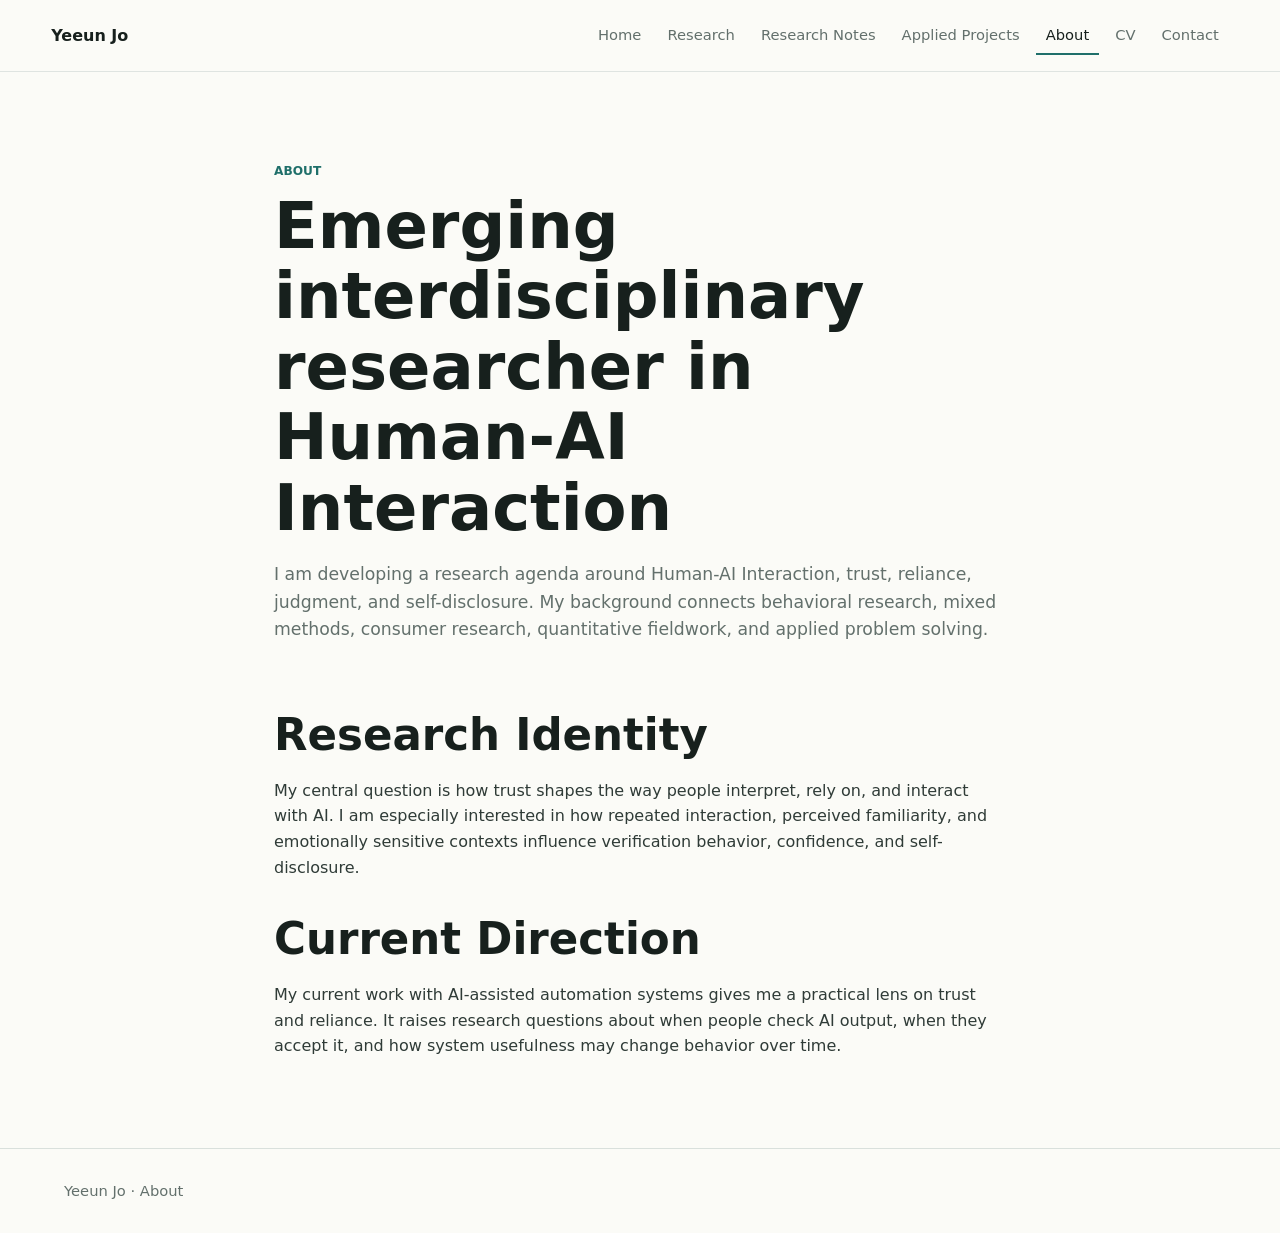
==== about.html @ b29a7286 "Redesign portfolio for HCI/HAI graduate research" ====
<!doctype html>
<html lang="en">
  <head>
    <meta charset="utf-8">
    <meta name="viewport" content="width=device-width, initial-scale=1">
    <title>About | Yeeun Jo</title>
    <link rel="stylesheet" href="styles.css">
  </head>
  <body>
    <header class="site-header">
      <a class="brand" href="index.html">Yeeun Jo</a>
      <nav class="nav" aria-label="Main navigation">
        <a href="index.html">Home</a>
        <a href="research.html">Research</a>
        <a href="research-notes.html">Research Notes</a>
        <a href="applied-projects.html">Applied Projects</a>
        <a class="active" href="about.html">About</a>
        <a href="cv.html">CV</a>
        <a href="contact.html">Contact</a>
      </nav>
    </header>
    <main class="page narrow">
      <section class="page-title">
        <p class="kicker">About</p>
        <h1>Emerging interdisciplinary researcher in Human-AI Interaction</h1>
        <p>I am developing a research agenda around Human-AI Interaction, trust, reliance, judgment, and self-disclosure. My background connects behavioral research, mixed methods, consumer research, quantitative fieldwork, and applied problem solving.</p>
      </section>
      <section class="text-section">
        <h2>Research Identity</h2>
        <p>My central question is how trust shapes the way people interpret, rely on, and interact with AI. I am especially interested in how repeated interaction, perceived familiarity, and emotionally sensitive contexts influence verification behavior, confidence, and self-disclosure.</p>
        <h2>Current Direction</h2>
        <p>My current work with AI-assisted automation systems gives me a practical lens on trust and reliance. It raises research questions about when people check AI output, when they accept it, and how system usefulness may change behavior over time.</p>
      </section>
    </main>
    <footer class="footer"><p>Yeeun Jo · About</p></footer>
  </body>
</html>
---- styles.css ----
:root {
  --ink: #17201d;
  --text: #2f3b37;
  --muted-text: #63706c;
  --line: #d9e0dc;
  --paper: #fbfbf7;
  --soft: #eef3f0;
  --teal: #1f6f6a;
  --coral: #b75f4b;
  --gold: #a57a2b;
  --graphite: #25302d;
  --white: #ffffff;
  --shadow: 0 18px 45px rgba(31, 48, 43, 0.12);
}

* {
  box-sizing: border-box;
}

html {
  scroll-behavior: smooth;
}

body {
  margin: 0;
  background: var(--paper);
  color: var(--text);
  font-family: Inter, ui-sans-serif, system-ui, -apple-system, BlinkMacSystemFont, "Segoe UI", sans-serif;
  line-height: 1.6;
}

a {
  color: inherit;
}

.site-header {
  position: sticky;
  top: 0;
  z-index: 10;
  display: flex;
  align-items: center;
  justify-content: space-between;
  gap: 24px;
  min-height: 72px;
  padding: 14px clamp(20px, 4vw, 56px);
  border-bottom: 1px solid rgba(217, 224, 220, 0.82);
  background: rgba(251, 251, 247, 0.94);
  backdrop-filter: blur(18px);
}

.brand {
  flex: 0 0 auto;
  color: var(--ink);
  font-weight: 760;
  text-decoration: none;
}

.nav {
  display: flex;
  align-items: center;
  justify-content: flex-end;
  gap: 6px;
  flex-wrap: wrap;
}

.nav a {
  min-height: 36px;
  padding: 7px 10px;
  border-bottom: 2px solid transparent;
  color: var(--muted-text);
  font-size: 0.92rem;
  text-decoration: none;
  white-space: nowrap;
}

.nav a:hover,
.nav a.active {
  border-bottom-color: var(--teal);
  color: var(--ink);
}

.hero {
  position: relative;
  min-height: min(760px, calc(100vh - 72px));
  display: grid;
  align-items: center;
  overflow: hidden;
  border-bottom: 1px solid var(--line);
}

.hero-image,
.hero-overlay {
  position: absolute;
  inset: 0;
  width: 100%;
  height: 100%;
}

.hero-image {
  object-fit: cover;
  object-position: center;
}

.hero-overlay {
  background:
    linear-gradient(90deg, rgba(251, 251, 247, 0.96) 0%, rgba(251, 251, 247, 0.82) 42%, rgba(251, 251, 247, 0.28) 100%),
    linear-gradient(180deg, rgba(251, 251, 247, 0.06), rgba(251, 251, 247, 0.75));
}

.hero-content {
  position: relative;
  width: min(780px, calc(100% - 40px));
  margin-left: clamp(20px, 6vw, 84px);
  padding: 72px 0 110px;
}

.kicker {
  margin: 0 0 10px;
  color: var(--teal);
  font-size: 0.76rem;
  font-weight: 760;
  letter-spacing: 0;
  text-transform: uppercase;
}

h1,
h2,
h3 {
  margin: 0;
  color: var(--ink);
  line-height: 1.1;
  letter-spacing: 0;
}

h1 {
  font-size: clamp(3rem, 9vw, 6.8rem);
}

h2 {
  font-size: clamp(1.7rem, 3.4vw, 3rem);
}

h3 {
  font-size: 1.06rem;
}

p {
  margin: 0;
}

.identity {
  margin-top: 14px;
  color: var(--coral);
  font-size: clamp(1.15rem, 2vw, 1.55rem);
  font-weight: 700;
}

.question {
  max-width: 720px;
  margin-top: 28px;
  color: var(--graphite);
  font-size: clamp(1.28rem, 2.2vw, 2rem);
  font-weight: 680;
  line-height: 1.25;
}

.intro {
  max-width: 650px;
  margin-top: 22px;
  color: var(--text);
  font-size: 1.06rem;
}

.section,
.page {
  padding: clamp(54px, 7vw, 92px) clamp(20px, 5vw, 72px);
}

.section {
  max-width: 1280px;
  margin: 0 auto;
}

.muted {
  max-width: none;
  background: var(--soft);
}

.muted > * {
  max-width: 1180px;
  margin-left: auto;
  margin-right: auto;
}

.section-heading {
  display: grid;
  gap: 8px;
  max-width: 820px;
  margin-bottom: 28px;
}

.interest-grid,
.project-grid,
.note-grid {
  display: grid;
  grid-template-columns: repeat(4, minmax(0, 1fr));
  gap: 16px;
}

.project-grid,
.note-grid {
  grid-template-columns: repeat(3, minmax(0, 1fr));
}

.card,
.project-card,
.note-card {
  display: block;
  min-height: 190px;
  padding: 22px;
  border: 1px solid var(--line);
  border-radius: 8px;
  background: var(--white);
  box-shadow: 0 1px 0 rgba(23, 32, 29, 0.03);
  text-decoration: none;
}

.card p,
.project-card p,
.note-card p {
  margin-top: 12px;
  color: var(--muted-text);
}

.project-card:hover,
.note-card:hover {
  border-color: rgba(31, 111, 106, 0.42);
  box-shadow: var(--shadow);
}

.project-type {
  display: block;
  margin-bottom: 14px;
  color: var(--gold);
  font-size: 0.78rem;
  font-weight: 750;
  text-transform: uppercase;
}

.flow-strip,
.concept-line {
  display: flex;
  align-items: center;
  gap: 12px;
  flex-wrap: wrap;
  margin-top: 22px;
  color: var(--ink);
  font-weight: 740;
}

.flow-strip span,
.concept-line {
  border: 1px solid rgba(31, 111, 106, 0.24);
  border-radius: 999px;
  background: rgba(31, 111, 106, 0.08);
  padding: 9px 14px;
}

.timeline {
  display: grid;
  grid-template-columns: repeat(5, minmax(0, 1fr));
  gap: 14px;
  padding: 0;
  list-style: none;
}

.timeline li {
  position: relative;
  min-height: 142px;
  padding: 20px;
  border-left: 4px solid var(--teal);
  background: var(--white);
}

.timeline li + li::before {
  content: "→";
  position: absolute;
  left: -22px;
  top: 50%;
  color: var(--coral);
  font-weight: 800;
}

.timeline strong,
.timeline span {
  display: block;
}

.timeline span {
  margin-top: 8px;
  color: var(--muted-text);
}

.split {
  display: grid;
  grid-template-columns: minmax(240px, 0.8fr) minmax(280px, 1fr);
  gap: clamp(28px, 5vw, 72px);
  align-items: start;
}

.page {
  max-width: 1220px;
  margin: 0 auto;
}

.page.narrow {
  max-width: 860px;
}

.page-title {
  max-width: 900px;
  margin-bottom: 42px;
}

.page-title h1 {
  font-size: clamp(2.4rem, 5vw, 4.8rem);
}

.page-title p:last-child {
  max-width: 760px;
  margin-top: 18px;
  color: var(--muted-text);
  font-size: 1.08rem;
}

.research-case,
.note-detail {
  padding: clamp(28px, 5vw, 48px) 0;
  border-top: 1px solid var(--line);
}

.case-heading,
.note-heading {
  max-width: 860px;
  margin-bottom: 24px;
}

.case-summary {
  margin-top: 14px;
  color: var(--muted-text);
}

.stats-row {
  display: grid;
  grid-template-columns: repeat(4, minmax(0, 1fr));
  gap: 12px;
  margin-bottom: 24px;
}

.stats-row span {
  padding: 16px;
  border: 1px solid var(--line);
  border-radius: 8px;
  background: var(--white);
  color: var(--muted-text);
}

.stats-row strong {
  display: block;
  color: var(--teal);
  font-size: 1.8rem;
  line-height: 1;
}

.case-grid {
  display: grid;
  grid-template-columns: repeat(2, minmax(0, 1fr));
  gap: 1px;
  background: var(--line);
  border: 1px solid var(--line);
}

.case-grid section {
  min-height: 170px;
  padding: 22px;
  background: var(--paper);
}

.case-grid p {
  margin-top: 10px;
  color: var(--muted-text);
}

.notes-list {
  display: grid;
  gap: 24px;
}

.note-template {
  display: grid;
  grid-template-columns: minmax(180px, 0.34fr) minmax(0, 1fr);
  border-top: 1px solid var(--line);
}

.note-template dt,
.note-template dd {
  margin: 0;
  padding: 15px 0;
  border-bottom: 1px solid var(--line);
}

.note-template dt {
  color: var(--ink);
  font-weight: 760;
}

.note-template dd {
  color: var(--muted-text);
}

.text-section,
.cv-list,
.contact-panel {
  display: grid;
  gap: 18px;
  padding-top: 8px;
}

.text-section h2,
.cv-list h2 {
  margin-top: 18px;
}

.contact-panel {
  padding: 28px;
  border: 1px solid var(--line);
  border-radius: 8px;
  background: var(--white);
}

.contact-panel a {
  color: var(--teal);
  font-weight: 700;
}

.footer {
  padding: 30px clamp(20px, 5vw, 72px);
  border-top: 1px solid var(--line);
  color: var(--muted-text);
  font-size: 0.92rem;
}

@media (max-width: 980px) {
  .site-header {
    align-items: flex-start;
    flex-direction: column;
  }

  .nav {
    justify-content: flex-start;
  }

  .interest-grid,
  .project-grid,
  .note-grid,
  .timeline,
  .stats-row {
    grid-template-columns: repeat(2, minmax(0, 1fr));
  }

  .split,
  .case-grid {
    grid-template-columns: 1fr;
  }

  .timeline li + li::before {
    display: none;
  }
}

@media (max-width: 640px) {
  .hero {
    min-height: auto;
  }

  .hero-overlay {
    background: rgba(251, 251, 247, 0.9);
  }

  .hero-content {
    width: calc(100% - 32px);
    margin-left: 16px;
    padding: 56px 0 74px;
  }

  .nav a {
    padding-left: 0;
    padding-right: 8px;
    font-size: 0.86rem;
  }

  .interest-grid,
  .project-grid,
  .note-grid,
  .timeline,
  .stats-row,
  .note-template {
    grid-template-columns: 1fr;
  }

  .card,
  .project-card,
  .note-card {
    min-height: 0;
  }
}
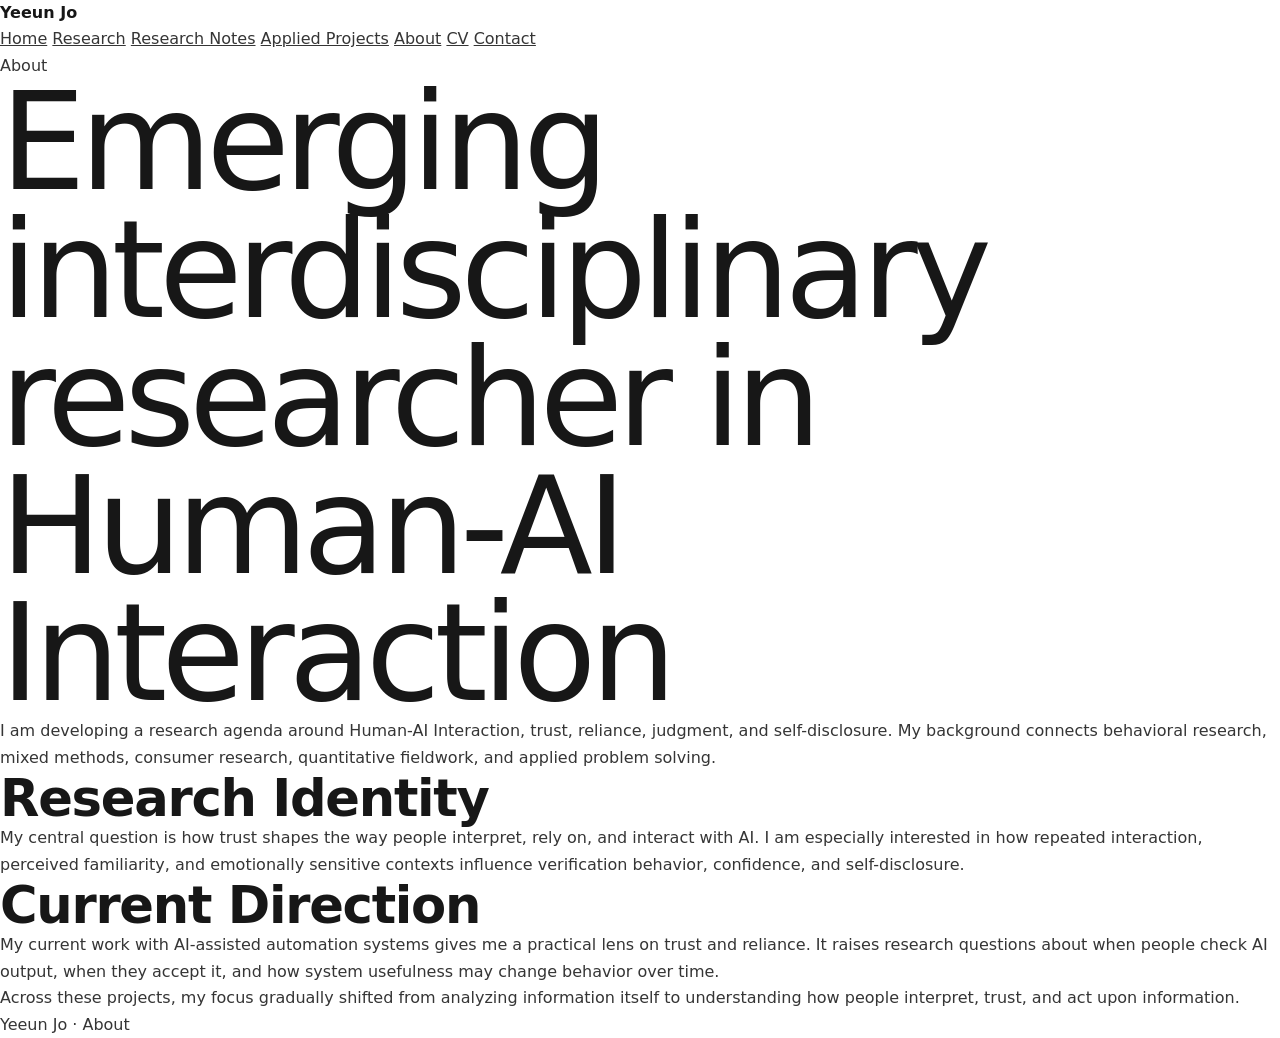
==== commit 274ad47f: "2312312321312312321313131" ====
--- a/about.html
+++ b/about.html
@@ -30,6 +30,7 @@
         <p>My central question is how trust shapes the way people interpret, rely on, and interact with AI. I am especially interested in how repeated interaction, perceived familiarity, and emotionally sensitive contexts influence verification behavior, confidence, and self-disclosure.</p>
         <h2>Current Direction</h2>
         <p>My current work with AI-assisted automation systems gives me a practical lens on trust and reliance. It raises research questions about when people check AI output, when they accept it, and how system usefulness may change behavior over time.</p>
+        <p>Across these projects, my focus gradually shifted from analyzing information itself to understanding how people interpret, trust, and act upon information.</p>
       </section>
     </main>
     <footer class="footer"><p>Yeeun Jo · About</p></footer>
--- a/styles.css
+++ b/styles.css
@@ -1,16 +1,14 @@
 :root {
-  --ink: #17201d;
-  --text: #2f3b37;
-  --muted-text: #63706c;
-  --line: #d9e0dc;
-  --paper: #fbfbf7;
-  --soft: #eef3f0;
-  --teal: #1f6f6a;
-  --coral: #b75f4b;
-  --gold: #a57a2b;
-  --graphite: #25302d;
-  --white: #ffffff;
-  --shadow: 0 18px 45px rgba(31, 48, 43, 0.12);
+  --bg: #ffffff;
+  --paper: #ffffff;
+  --ink: #171717;
+  --text: #353535;
+  --muted: #747474;
+  --faint: #a7a7a7;
+  --line: #e7e4de;
+  --soft: #f4f3f0;
+  --accent: #59544d;
+  --max: 1120px;
 }
 
 * {
@@ -18,499 +16,6939 @@
 }
 
 html {
-  scroll-behavior: smooth;
+  scroll-behavior: auto;
 }
 
 body {
   margin: 0;
-  background: var(--paper);
+  background: var(--bg);
   color: var(--text);
   font-family: Inter, ui-sans-serif, system-ui, -apple-system, BlinkMacSystemFont, "Segoe UI", sans-serif;
-  line-height: 1.6;
+  line-height: 1.65;
 }
 
 a {
   color: inherit;
 }
 
-.site-header {
+.icon-sprite {
+  display: none;
+}
+
+.icon {
+  width: 1.25rem;
+  height: 1.25rem;
+  flex: 0 0 auto;
+  fill: none;
+  stroke: currentColor;
+  stroke-width: 1.8;
+  stroke-linecap: round;
+  stroke-linejoin: round;
+}
+
+.icon.small {
+  width: 1.05rem;
+  height: 1.05rem;
+}
+
+.process-icon {
+  width: 1.4rem;
+  height: 1.4rem;
+  margin-bottom: 10px;
+}
+
+.icon-box {
+  display: inline-grid;
+  place-items: center;
+  border: 1px solid var(--line);
+  background: var(--paper);
+  color: var(--ink);
+}
+
+.icon-box.major {
+  width: 58px;
+  height: 58px;
+  margin-bottom: 20px;
+  border-radius: 14px;
+  border-color: var(--accent);
+  background: var(--accent);
+  color: var(--paper);
+}
+
+.icon-box.major .icon {
+  width: 1.7rem;
+  height: 1.7rem;
+}
+
+.icon-box.small-box {
+  width: 40px;
+  height: 40px;
+  border-radius: 10px;
+  background: var(--soft);
+  color: var(--ink);
+}
+
+.icon-box.small-box.accent {
+  border-color: var(--accent);
+  background: var(--accent);
+  color: var(--paper);
+}
+
+.site-nav {
   position: sticky;
   top: 0;
   z-index: 10;
+  display: grid;
+  grid-template-columns: auto 1fr auto;
+  align-items: center;
+  gap: 24px;
+  padding: 14px clamp(18px, 4vw, 48px);
+  border-bottom: 1px solid var(--line);
+  background: rgba(255, 255, 255, 0.94);
+  backdrop-filter: blur(14px);
+}
+
+.brand {
+  color: var(--ink);
+  font-weight: 720;
+  text-decoration: none;
+}
+
+.site-nav nav {
+  display: flex;
+  justify-content: flex-end;
+  gap: clamp(14px, 2vw, 26px);
+  flex-wrap: wrap;
+}
+
+.site-nav nav a {
+  color: var(--muted);
+  font-size: 0.76rem;
+  font-weight: 600;
+  letter-spacing: 0.08em;
+  text-transform: uppercase;
+  text-decoration: none;
+}
+
+.site-nav nav a:hover,
+.site-nav nav a.active {
+  color: var(--ink);
+}
+
+.language-toggle {
+  display: flex;
+  gap: 2px;
+  border-left: 1px solid var(--line);
+  padding-left: 10px;
+}
+
+.language-toggle button {
+  min-width: 34px;
+  min-height: 28px;
+  border: 0;
+  background: transparent;
+  color: var(--faint);
+  font: inherit;
+  font-size: 0.8rem;
+  font-weight: 760;
+  cursor: pointer;
+}
+
+.language-toggle button.active {
+  background: var(--soft);
+  color: var(--ink);
+}
+
+.hero,
+.current-question,
+.section,
+.project {
+  width: min(var(--max), calc(100% - 40px));
+  margin: 0 auto;
+}
+
+.hero {
+  display: grid;
+  grid-template-columns: minmax(0, 1fr) minmax(300px, 0.56fr);
+  gap: clamp(42px, 8vw, 110px);
+  align-items: end;
+  padding: clamp(86px, 13vw, 160px) 0 clamp(70px, 10vw, 120px);
+}
+
+.section-label {
+  display: inline-flex;
+  align-items: center;
+  gap: 8px;
+  margin: 0 0 12px;
+  color: var(--muted);
+  font-size: 0.76rem;
+  font-weight: 760;
+  letter-spacing: 0.08em;
+  text-transform: uppercase;
+}
+
+h1,
+h2,
+h3,
+p {
+  margin: 0;
+}
+
+h1 {
+  color: var(--ink);
+  font-family: Georgia, "Times New Roman", serif;
+  font-size: clamp(4.4rem, 12vw, 8.5rem);
+  font-weight: 400;
+  letter-spacing: -0.045em;
+  line-height: 0.94;
+}
+
+h2 {
+  color: var(--ink);
+  font-size: clamp(1.9rem, 4vw, 3.6rem);
+  font-weight: 560;
+  letter-spacing: -0.025em;
+  line-height: 1.06;
+}
+
+h3 {
+  color: var(--ink);
+  font-size: clamp(1.05rem, 1.5vw, 1.28rem);
+  font-weight: 650;
+  line-height: 1.25;
+}
+
+.hero-line {
+  max-width: 13ch;
+  margin-top: 24px;
+  color: var(--ink);
+  font-size: clamp(1.65rem, 3.5vw, 3.15rem);
+  line-height: 1.08;
+  letter-spacing: -0.02em;
+}
+
+.hero-support {
+  display: grid;
+  gap: 18px;
+  color: var(--muted);
+  font-size: 1rem;
+}
+
+.text-link {
+  justify-self: start;
+  margin-top: 12px;
+  color: var(--ink);
+  font-weight: 700;
+  text-decoration: none;
+}
+
+.current-question {
+  display: grid;
+  grid-template-columns: 260px 1fr;
+  gap: 36px;
+  padding: 34px 0;
+  border-top: 1px solid var(--ink);
+  border-bottom: 1px solid var(--line);
+}
+
+.current-question h2 {
+  max-width: 820px;
+  font-size: clamp(1.7rem, 3.2vw, 2.8rem);
+}
+
+.chain {
+  margin-top: 22px;
+  color: var(--muted);
+  font-weight: 680;
+}
+
+.section {
+  padding: clamp(72px, 10vw, 118px) 0;
+}
+
+.section-heading {
+  display: grid;
+  gap: 16px;
+  max-width: 820px;
+  margin-bottom: 34px;
+}
+
+.section-heading p:not(.section-label) {
+  color: var(--muted);
+  max-width: 680px;
+}
+
+.journey-list {
+  display: grid;
+  border-top: 1px solid var(--ink);
+}
+
+.journey-list a {
+  display: grid;
+  grid-template-columns: 48px 60px 110px 1fr;
+  gap: 18px;
+  align-items: center;
+  min-height: 86px;
+  border-bottom: 1px solid var(--line);
+  text-decoration: none;
+}
+
+.journey-list span {
+  font-size: 1.25rem;
+}
+
+.journey-list .icon-box {
+  font-size: 1rem;
+}
+
+.journey-list strong,
+.journey-list em {
+  color: var(--muted);
+  font-style: normal;
+  font-size: 0.86rem;
+  font-weight: 680;
+  text-transform: uppercase;
+}
+
+.journey-list b {
+  color: var(--ink);
+  font-size: clamp(1.05rem, 1.8vw, 1.35rem);
+  font-weight: 620;
+}
+
+.project {
+  display: grid;
+  grid-template-columns: minmax(240px, 0.36fr) minmax(0, 1fr);
+  gap: clamp(38px, 7vw, 92px);
+  padding: clamp(70px, 10vw, 112px) 0;
+  border-top: 1px solid var(--line);
+}
+
+.project-meta {
+  position: sticky;
+  top: 86px;
+  align-self: start;
+}
+
+.project-meta h2 {
+  margin-bottom: 16px;
+  font-size: clamp(1.7rem, 3.4vw, 3rem);
+}
+
+.project-meta p:not(.section-label) {
+  color: var(--muted);
+}
+
+.project-body {
+  display: grid;
+  gap: 24px;
+}
+
+.project-body > p {
+  max-width: 760px;
+  color: var(--text);
+}
+
+.question-block {
+  padding: 24px 0;
+  border-top: 1px solid var(--ink);
+  border-bottom: 1px solid var(--line);
+}
+
+.question-block span {
+  display: inline-flex;
+  align-items: center;
+  gap: 8px;
+  margin-bottom: 12px;
+  color: var(--muted);
+  font-size: 0.78rem;
+  font-weight: 760;
+  letter-spacing: 0.08em;
+  text-transform: uppercase;
+}
+
+.question-block.large h3 {
+  font-size: clamp(1.35rem, 2.4vw, 2.2rem);
+}
+
+.process-row,
+.pathway,
+.vertical-process,
+.concept-chain,
+.applied-flow {
+  display: grid;
+  gap: 0;
+  border-top: 1px solid var(--ink);
+  border-bottom: 1px solid var(--line);
+}
+
+.process-row,
+.pathway {
+  grid-template-columns: repeat(5, minmax(0, 1fr));
+}
+
+.pathway {
+  grid-template-columns: repeat(4, minmax(0, 1fr));
+}
+
+.process-row span,
+.pathway span,
+.concept-chain span,
+.applied-flow span {
+  position: relative;
+  min-height: 82px;
+  display: flex;
+  gap: 10px;
+  align-items: center;
+  padding: 14px;
+  border-right: 1px solid var(--line);
+  color: var(--ink);
+  font-weight: 650;
+}
+
+.process-row span {
+  align-items: flex-start;
+  flex-direction: column;
+  justify-content: center;
+}
+
+.process-row em,
+.feature-strip em,
+.vertical-process em {
+  font-style: normal;
+}
+
+.process-row span:last-child,
+.pathway span:last-child,
+.concept-chain span:last-child,
+.applied-flow span:last-child {
+  border-right: 0;
+}
+
+.pathway span:last-child {
+  background: var(--soft);
+}
+
+.feature-strip,
+.method-tags,
+.interest-list {
+  display: flex;
+  flex-wrap: wrap;
+  gap: 8px;
+}
+
+.feature-strip span,
+.method-tags span,
+.interest-list span {
+  display: inline-flex;
+  align-items: center;
+  gap: 8px;
+  padding: 8px 10px;
+  border: 1px solid var(--line);
+  background: var(--paper);
+  color: var(--muted);
+  font-size: 0.9rem;
+}
+
+.insight {
+  display: grid;
+  gap: 10px;
+  padding: 22px 0 0;
+  border-top: 1px solid var(--line);
+}
+
+.insight p:not(.section-label) {
+  color: var(--ink);
+  font-size: 1.05rem;
+  line-height: 1.55;
+}
+
+.connection {
+  color: var(--muted) !important;
+}
+
+.dhu-case {
+  width: min(var(--max), calc(100% - 40px));
+  margin: 0 auto;
+  display: grid;
+  grid-template-columns: minmax(0, 0.78fr) minmax(180px, 0.22fr);
+  gap: clamp(34px, 5vw, 68px);
+  padding: clamp(64px, 8vw, 92px) 0;
+  border-top: 1px solid var(--line);
+}
+
+.dhu-main {
+  display: grid;
+  gap: 28px;
+}
+
+.dhu-page {
+  scroll-margin-top: 86px;
+  display: grid;
+  gap: 18px;
+  padding: clamp(26px, 4vw, 42px);
+  border: 1px solid var(--line);
+  border-radius: 10px;
+  background: var(--paper);
+}
+
+.dhu-page h2 {
+  max-width: 760px;
+  font-size: clamp(2rem, 3vw, 2.35rem);
+  line-height: 1.12;
+}
+
+.dhu-page h3 {
+  font-size: clamp(1.15rem, 1.8vw, 1.45rem);
+}
+
+.dhu-page p {
+  max-width: 760px;
+  font-size: 0.98rem;
+  line-height: 1.68;
+}
+
+.dhu-page-head {
+  display: grid;
+  gap: 8px;
+}
+
+.dhu-meta,
+.dhu-caption,
+.dhu-note,
+.dhu-box small {
+  color: var(--muted);
+  font-size: 0.82rem;
+  line-height: 1.55;
+}
+
+.dhu-focus,
+.dhu-insight-box,
+.dhu-observation {
+  padding: 18px;
+  border: 1px solid var(--line);
+  border-radius: 8px;
+  background: var(--soft);
+}
+
+.dhu-focus span,
+.dhu-box-kicker,
+.dhu-box span,
+.dhu-insight-box span,
+.dhu-observation span,
+.dhu-evidence span,
+.dhu-response-flow strong {
+  color: var(--muted);
+  font-size: 0.76rem;
+  font-weight: 760;
+  letter-spacing: 0.08em;
+  text-transform: uppercase;
+}
+
+.dhu-focus p,
+.dhu-insight-box p,
+.dhu-observation p {
+  margin-top: 6px;
+  color: var(--ink);
+}
+
+.dhu-topic-grid {
+  display: grid;
+  grid-template-columns: repeat(5, minmax(0, 1fr));
+  gap: 8px;
+}
+
+.dhu-topic-grid span,
+.dhu-evidence div {
+  display: grid;
+  gap: 10px;
+  align-content: start;
+  min-height: 86px;
+  padding: 14px;
+  border: 1px solid var(--line);
+  border-radius: 8px;
+  background: var(--paper);
+  color: var(--ink);
+  font-size: 0.86rem;
+  font-weight: 650;
+}
+
+.dhu-feature {
+  background: var(--soft);
+}
+
+.dhu-question,
+.dhu-research-question {
+  color: var(--ink);
+  font-weight: 620;
+}
+
+.dhu-research-question {
+  display: flex;
+  align-items: flex-start;
+  gap: 10px;
+  padding: 18px 0;
+  border-top: 1px solid var(--ink);
+  border-bottom: 1px solid var(--line);
+}
+
+.dhu-research-question p {
+  font-size: clamp(1.05rem, 1.7vw, 1.28rem);
+  line-height: 1.55;
+}
+
+.dhu-two-up,
+.dhu-comparison,
+.dhu-evidence {
+  display: grid;
+  grid-template-columns: repeat(2, minmax(0, 1fr));
+  gap: 12px;
+}
+
+.dhu-box {
+  display: grid;
+  gap: 12px;
+  padding: 18px;
+  border: 1px solid var(--line);
+  border-radius: 8px;
+  background: var(--paper);
+}
+
+.dhu-box h3,
+.dhu-box ul {
+  margin: 0;
+}
+
+.dhu-box h3 {
   display: flex;
   align-items: center;
-  justify-content: space-between;
-  gap: 24px;
-  min-height: 72px;
-  padding: 14px clamp(20px, 4vw, 56px);
-  border-bottom: 1px solid rgba(217, 224, 220, 0.82);
-  background: rgba(251, 251, 247, 0.94);
-  backdrop-filter: blur(18px);
-}
-
-.brand {
-  flex: 0 0 auto;
+  gap: 8px;
+}
+
+.dhu-box ul {
+  padding-left: 18px;
+  color: var(--text);
+  font-size: 0.94rem;
+  line-height: 1.65;
+}
+
+.dhu-box p {
+  font-size: 0.94rem;
+}
+
+.dhu-shift {
+  display: grid;
+  gap: 8px;
+  justify-items: center;
+  padding: 22px;
+  border-top: 1px solid var(--ink);
+  border-bottom: 1px solid var(--line);
+  text-align: center;
+}
+
+.dhu-shift strong {
   color: var(--ink);
+  font-size: clamp(1.05rem, 1.8vw, 1.35rem);
+}
+
+.dhu-shift span,
+.dhu-shift em {
+  color: var(--muted);
+  font-size: 0.86rem;
+  font-style: normal;
+}
+
+.dhu-flow {
+  display: grid;
+  gap: 10px;
+  position: relative;
+}
+
+.dhu-flow div {
+  position: relative;
+  display: grid;
+  gap: 6px;
+  padding: 14px 16px;
+  border: 1px solid var(--line);
+  border-radius: 8px;
+  background: var(--paper);
+}
+
+.dhu-flow.vertical div:not(:last-child)::after {
+  content: "";
+  width: 1px;
+  height: 10px;
+  position: absolute;
+  left: 28px;
+  bottom: -11px;
+  background: var(--faint);
+}
+
+.dhu-flow div span {
+  color: var(--muted);
+  font-size: 0.75rem;
   font-weight: 760;
+}
+
+.dhu-flow div strong {
+  color: var(--ink);
+  font-size: 0.95rem;
+  text-transform: uppercase;
+}
+
+.dhu-flow div p {
+  color: var(--muted);
+  font-size: 0.88rem;
+}
+
+.dhu-flow.horizontal {
+  grid-template-columns: repeat(5, minmax(0, 1fr));
+}
+
+.dhu-flow.horizontal div {
+  min-height: 92px;
+  align-content: center;
+}
+
+.dhu-flow.horizontal div:not(:last-child)::after {
+  content: "";
+  width: 12px;
+  height: 1px;
+  position: absolute;
+  right: -13px;
+  top: 50%;
+  background: var(--faint);
+}
+
+.dhu-case-box {
+  display: grid;
+  gap: 16px;
+  padding: 22px;
+  border: 1px solid var(--ink);
+  border-radius: 10px;
+  background: var(--paper);
+}
+
+.dhu-contrast {
+  display: grid;
+  grid-template-columns: 1fr auto 1fr;
+  gap: 12px;
+  align-items: center;
+}
+
+.dhu-contrast div {
+  display: grid;
+  gap: 8px;
+  padding: 16px;
+  border: 1px solid var(--line);
+  border-radius: 8px;
+  background: var(--soft);
+}
+
+.dhu-contrast strong {
+  color: var(--ink);
+  text-transform: uppercase;
+}
+
+.dhu-contrast span {
+  color: var(--muted);
+  font-size: 0.9rem;
+}
+
+.dhu-contrast em {
+  color: var(--muted);
+  font-style: normal;
+  font-weight: 760;
+}
+
+.dhu-converge {
+  display: grid;
+  grid-template-columns: 1fr 1fr;
+  gap: 12px;
+}
+
+.dhu-converge > strong {
+  grid-column: 1 / -1;
+  justify-self: center;
+  padding: 12px 22px;
+  border: 1px solid var(--accent);
+  border-radius: 999px;
+  background: var(--accent);
+  color: var(--paper);
+  font-size: 0.9rem;
+  text-transform: uppercase;
+}
+
+.dhu-response-flow {
+  display: grid;
+  gap: 14px;
+  padding-top: 6px;
+}
+
+.dhu-response-flow > div {
+  display: grid;
+  grid-template-columns: repeat(3, minmax(0, 1fr));
+  gap: 10px;
+}
+
+.dhu-response-flow span {
+  display: grid;
+  gap: 4px;
+  justify-items: center;
+  padding: 14px;
+  border: 1px solid var(--line);
+  border-radius: 8px;
+  color: var(--ink);
+  font-size: 0.88rem;
+  font-weight: 760;
+  text-transform: uppercase;
+}
+
+.dhu-response-flow small {
+  color: var(--muted);
+  font-size: 0.78rem;
+  font-weight: 620;
+}
+
+.dhu-page.quiet {
+  background: #fdfdfc;
+}
+
+.dhu-final {
+  padding-top: 18px;
+  border-top: 1px solid var(--line);
+  color: var(--ink);
+  font-weight: 620;
+}
+
+.dhu-toc {
+  position: sticky;
+  top: 86px;
+  align-self: start;
+  display: grid;
+  gap: 4px;
+  padding-left: 16px;
+  border-left: 1px solid var(--line);
+}
+
+.dhu-toc strong {
+  margin-bottom: 8px;
+  color: var(--ink);
+  font-size: 0.88rem;
+}
+
+.dhu-toc a {
+  position: relative;
+  display: flex;
+  gap: 8px;
+  padding: 7px 0;
+  color: var(--muted);
+  font-size: 0.82rem;
+  font-weight: 620;
   text-decoration: none;
 }
 
-.nav {
-  display: flex;
-  align-items: center;
-  justify-content: flex-end;
-  gap: 6px;
-  flex-wrap: wrap;
-}
-
-.nav a {
-  min-height: 36px;
-  padding: 7px 10px;
-  border-bottom: 2px solid transparent;
-  color: var(--muted-text);
-  font-size: 0.92rem;
-  text-decoration: none;
-  white-space: nowrap;
-}
-
-.nav a:hover,
-.nav a.active {
-  border-bottom-color: var(--teal);
+.dhu-toc a::before {
+  content: "";
+  width: 3px;
+  height: 18px;
+  position: absolute;
+  left: -18px;
+  top: 8px;
+  border-radius: 999px;
+  background: transparent;
+}
+
+.dhu-toc a.active,
+.dhu-toc a:hover {
   color: var(--ink);
 }
 
-.hero {
-  position: relative;
-  min-height: min(760px, calc(100vh - 72px));
-  display: grid;
-  align-items: center;
-  overflow: hidden;
-  border-bottom: 1px solid var(--line);
-}
-
-.hero-image,
-.hero-overlay {
-  position: absolute;
-  inset: 0;
+.dhu-toc a.active::before {
+  background: var(--accent);
+}
+
+.dhu-toc span {
+  color: var(--faint);
+  font-variant-numeric: tabular-nums;
+}
+
+.dhu-cover {
+  width: 100vw;
+  min-height: calc(100vh - 68px);
+  margin-left: calc(50% - 50vw);
+  display: grid;
+  align-content: end;
+  gap: 14px;
+  padding: clamp(48px, 8vw, 96px) max(48px, calc((100vw - 1120px) / 2));
+  border-radius: 0;
+  background: #111111;
+  color: var(--paper);
+}
+
+.dhu-cover p,
+.dhu-cover span {
+  margin: 0;
+  color: #bdbdbd;
+  font-size: 0.78rem;
+  font-weight: 760;
+  letter-spacing: 0.1em;
+  text-transform: uppercase;
+}
+
+.dhu-cover h2 {
+  max-width: 640px;
+  margin: 0;
+  color: var(--paper);
+  font-family: Georgia, "Times New Roman", serif;
+  font-size: clamp(2.1rem, 4.4vw, 3.4rem);
+  font-weight: 400;
+  letter-spacing: 0;
+  line-height: 1.08;
+}
+
+.dhu-case {
   width: 100%;
-  height: 100%;
-}
-
-.hero-image {
-  object-fit: cover;
-  object-position: center;
-}
-
-.hero-overlay {
-  background:
-    linear-gradient(90deg, rgba(251, 251, 247, 0.96) 0%, rgba(251, 251, 247, 0.82) 42%, rgba(251, 251, 247, 0.28) 100%),
-    linear-gradient(180deg, rgba(251, 251, 247, 0.06), rgba(251, 251, 247, 0.75));
-}
-
-.hero-content {
-  position: relative;
-  width: min(780px, calc(100% - 40px));
-  margin-left: clamp(20px, 6vw, 84px);
-  padding: 72px 0 110px;
-}
-
-.kicker {
-  margin: 0 0 10px;
-  color: var(--teal);
+  max-width: none;
+  grid-template-columns: minmax(0, 1fr) 24px;
+  gap: 0;
+  padding: 0 clamp(18px, 3vw, 36px) clamp(72px, 9vw, 110px);
+  border-top: 0;
+  background: #ffffff;
+}
+
+.dhu-main {
+  width: min(1120px, calc(100vw - 112px));
+  margin: 0 auto;
+  gap: clamp(40px, 6vw, 72px);
+}
+
+.dhu-page {
+  gap: 22px;
+  padding: clamp(34px, 5vw, 58px) 0;
+  border: 0;
+  border-top: 1px solid var(--line);
+  border-radius: 0;
+  background: transparent;
+}
+
+.dhu-page:first-of-type {
+  border-top: 0;
+}
+
+.dhu-page h2,
+.dhu-page h3 {
+  font-family: Georgia, "Times New Roman", serif;
+  letter-spacing: 0;
+}
+
+.dhu-page h2 {
+  font-size: clamp(2rem, 3.2vw, 2.4rem);
+  font-weight: 400;
+}
+
+.dhu-page h3 {
+  font-weight: 400;
+}
+
+.dhu-page p {
+  font-size: 0.96rem;
+}
+
+.dhu-feature,
+.dhu-page.quiet {
+  margin-inline: 0;
+  padding-inline: clamp(18px, 3vw, 34px);
+  border-radius: 0;
+  background: #ffffff;
+}
+
+.dhu-question-card {
+  max-width: 760px;
+  justify-self: center;
+  width: 100%;
+  display: grid;
+  gap: 10px;
+  padding: 22px clamp(20px, 4vw, 36px);
+  border: 1px solid var(--line);
+  border-radius: 14px;
+  background: rgba(255, 255, 255, 0.72);
+  text-align: center;
+}
+
+.dhu-question-card span,
+.dhu-critical-columns h3 {
+  color: var(--muted);
   font-size: 0.76rem;
   font-weight: 760;
-  letter-spacing: 0;
-  text-transform: uppercase;
-}
-
-h1,
-h2,
-h3 {
-  margin: 0;
+  letter-spacing: 0.08em;
+  text-transform: uppercase;
+}
+
+.dhu-question-card p {
+  justify-self: center;
   color: var(--ink);
-  line-height: 1.1;
-  letter-spacing: 0;
-}
-
-h1 {
-  font-size: clamp(3rem, 9vw, 6.8rem);
-}
-
-h2 {
-  font-size: clamp(1.7rem, 3.4vw, 3rem);
-}
-
-h3 {
-  font-size: 1.06rem;
-}
-
-p {
-  margin: 0;
-}
-
-.identity {
-  margin-top: 14px;
-  color: var(--coral);
-  font-size: clamp(1.15rem, 2vw, 1.55rem);
-  font-weight: 700;
-}
-
-.question {
-  max-width: 720px;
-  margin-top: 28px;
-  color: var(--graphite);
-  font-size: clamp(1.28rem, 2.2vw, 2rem);
-  font-weight: 680;
-  line-height: 1.25;
-}
-
-.intro {
-  max-width: 650px;
-  margin-top: 22px;
-  color: var(--text);
-  font-size: 1.06rem;
-}
-
-.section,
-.page {
-  padding: clamp(54px, 7vw, 92px) clamp(20px, 5vw, 72px);
-}
-
-.section {
-  max-width: 1280px;
-  margin: 0 auto;
-}
-
-.muted {
-  max-width: none;
-  background: var(--soft);
-}
-
-.muted > * {
-  max-width: 1180px;
-  margin-left: auto;
-  margin-right: auto;
-}
-
-.section-heading {
-  display: grid;
-  gap: 8px;
-  max-width: 820px;
-  margin-bottom: 28px;
-}
-
-.interest-grid,
-.project-grid,
-.note-grid {
-  display: grid;
-  grid-template-columns: repeat(4, minmax(0, 1fr));
-  gap: 16px;
-}
-
-.project-grid,
-.note-grid {
-  grid-template-columns: repeat(3, minmax(0, 1fr));
-}
-
-.card,
-.project-card,
-.note-card {
-  display: block;
-  min-height: 190px;
-  padding: 22px;
-  border: 1px solid var(--line);
-  border-radius: 8px;
-  background: var(--white);
-  box-shadow: 0 1px 0 rgba(23, 32, 29, 0.03);
-  text-decoration: none;
-}
-
-.card p,
-.project-card p,
-.note-card p {
-  margin-top: 12px;
-  color: var(--muted-text);
-}
-
-.project-card:hover,
-.note-card:hover {
-  border-color: rgba(31, 111, 106, 0.42);
-  box-shadow: var(--shadow);
-}
-
-.project-type {
-  display: block;
-  margin-bottom: 14px;
-  color: var(--gold);
-  font-size: 0.78rem;
-  font-weight: 750;
-  text-transform: uppercase;
-}
-
-.flow-strip,
-.concept-line {
+  font-family: Georgia, "Times New Roman", serif;
+  font-size: clamp(1.15rem, 2vw, 1.45rem);
+  line-height: 1.5;
+}
+
+.dhu-critical-columns {
+  display: grid;
+  grid-template-columns: repeat(2, minmax(0, 1fr));
+  gap: clamp(20px, 5vw, 54px);
+  padding-top: 10px;
+}
+
+.dhu-critical-columns div {
+  display: grid;
+  gap: 0;
+}
+
+.dhu-critical-columns p {
   display: flex;
   align-items: center;
   gap: 12px;
+  padding: 12px 0;
+  border-bottom: 1px solid var(--line);
+  color: var(--ink);
+  font-size: 0.92rem;
+}
+
+.dhu-critical-columns span,
+.dhu-numbered-list span,
+.dhu-flow div span {
+  width: 22px;
+  height: 22px;
+  display: inline-grid;
+  place-items: center;
+  flex: 0 0 auto;
+  border: 1px solid var(--line);
+  border-radius: 999px;
+  background: var(--paper);
+  color: var(--muted);
+  font-family: Inter, ui-sans-serif, system-ui, sans-serif;
+  font-size: 0.64rem;
+  font-weight: 760;
+}
+
+.dhu-topic-grid span,
+.dhu-evidence div {
+  min-height: 34px;
+  display: inline-flex;
+  align-items: center;
+  min-height: auto;
+  padding: 7px 9px;
+  border-color: #171717;
+  border-radius: 999px;
+  background: #171717;
+  color: #ffffff;
+  font-size: 0.76rem;
+  font-weight: 650;
+}
+
+.dhu-topic-grid .icon {
+  width: 0.85rem;
+  height: 0.85rem;
+}
+
+.dhu-two-up .dhu-box,
+.dhu-comparison .dhu-box,
+.dhu-converge .dhu-box {
+  border: 1px solid #171717;
+  border-radius: 8px;
+  background: #171717;
+  color: #ffffff;
+}
+
+.dhu-box h3 {
+  font-family: Inter, ui-sans-serif, system-ui, sans-serif;
+  font-size: 0.96rem;
+  font-weight: 760;
+  letter-spacing: 0;
+  text-transform: uppercase;
+}
+
+.dhu-box h3,
+.dhu-box p,
+.dhu-box small,
+.dhu-box span,
+.dhu-box li {
+  color: #ffffff;
+}
+
+.dhu-box .icon {
+  color: #ffffff;
+}
+
+.dhu-research-question {
+  justify-content: center;
+  padding: 22px 0;
+  text-align: center;
+}
+
+.dhu-research-question p {
+  font-family: Georgia, "Times New Roman", serif;
+  font-size: clamp(1.1rem, 2vw, 1.45rem);
+  font-weight: 400;
+}
+
+.dhu-flow.vertical {
+  gap: 0;
+  padding: clamp(20px, 4vw, 34px);
+  border: 1px solid var(--line);
+  border-radius: 0;
+  background: #ffffff;
+}
+
+.dhu-flow.vertical div {
+  grid-template-columns: 26px minmax(0, 1fr);
+  column-gap: 14px;
+  padding: 18px 0;
+  border: 0;
+  border-radius: 0;
+  background: transparent;
+}
+
+.dhu-flow.vertical div:not(:last-child) {
+  border-bottom: 1px solid var(--line);
+}
+
+.dhu-flow.vertical div:not(:last-child)::after {
+  display: none;
+}
+
+.dhu-flow.vertical strong,
+.dhu-flow.vertical p {
+  grid-column: 2;
+}
+
+.dhu-flow.vertical span {
+  grid-row: 1 / span 2;
+}
+
+.dhu-case-box {
+  padding: clamp(24px, 4vw, 38px);
+  border: 1px solid #171717;
+  border-radius: 8px;
+  background: #171717;
+  color: #ffffff;
+}
+
+.dhu-case-box .dhu-box-kicker,
+.dhu-case-box p,
+.dhu-case-box strong,
+.dhu-case-box span {
+  color: #ffffff;
+}
+
+.dhu-numbered-list {
+  display: grid;
+  gap: 0;
+  max-width: 780px;
+}
+
+.dhu-numbered-list div {
+  display: grid;
+  grid-template-columns: 26px minmax(0, 1fr);
+  column-gap: 14px;
+  padding: 18px 0;
+  border-bottom: 1px solid var(--line);
+}
+
+.dhu-numbered-list div:last-child {
+  border-bottom: 0;
+}
+
+.dhu-numbered-list span {
+  grid-row: 1 / span 2;
+}
+
+.dhu-numbered-list strong {
+  color: var(--ink);
+  font-size: 0.92rem;
+  letter-spacing: 0.04em;
+  text-transform: uppercase;
+}
+
+.dhu-numbered-list p {
+  grid-column: 2;
+  color: var(--muted);
+  font-size: 0.92rem;
+}
+
+.dhu-contrast div {
+  border-radius: 0;
+  border-width: 1px 0;
+  background: transparent;
+}
+
+.dhu-comparison {
+  gap: clamp(18px, 5vw, 56px);
+  padding: clamp(18px, 3vw, 30px) 0;
+  border-top: 1px solid var(--ink);
+  border-bottom: 1px solid var(--line);
+}
+
+.dhu-comparison .dhu-box {
+  gap: 16px;
+  padding: 18px;
+  border: 1px solid #171717;
+}
+
+.dhu-comparison .dhu-box:first-child {
+  padding-right: clamp(8px, 2vw, 28px);
+  border-right: 1px solid #171717;
+}
+
+.dhu-comparison .dhu-box:last-child {
+  padding-left: clamp(8px, 2vw, 28px);
+}
+
+.dhu-comparison .dhu-box h3 {
+  padding-bottom: 12px;
+  border-bottom: 1px solid rgba(255, 255, 255, 0.22);
+}
+
+.dhu-comparison .dhu-box ul {
+  display: grid;
+  gap: 0;
+  padding-left: 0;
+  list-style: none;
+}
+
+.dhu-comparison .dhu-box li {
+  display: grid;
+  grid-template-columns: 28px minmax(0, 1fr);
+  gap: 12px;
+  align-items: center;
+  padding: 11px 0;
+  border-bottom: 1px solid rgba(255, 255, 255, 0.18);
+}
+
+.dhu-comparison .dhu-box li::before {
+  width: 20px;
+  height: 20px;
+  display: inline-grid;
+  place-items: center;
+  border: 1px solid rgba(255, 255, 255, 0.32);
+  border-radius: 999px;
+  color: #ffffff;
+  font-size: 0.65rem;
+  font-weight: 760;
+}
+
+.dhu-comparison .dhu-box li:nth-child(1)::before {
+  content: "01";
+}
+
+.dhu-comparison .dhu-box li:nth-child(2)::before {
+  content: "02";
+}
+
+.dhu-comparison .dhu-box li:nth-child(3)::before {
+  content: "03";
+}
+
+.dhu-comparison .dhu-box li:nth-child(4)::before {
+  content: "04";
+}
+
+.dhu-comparison .dhu-box > span {
+  margin-top: 4px;
+}
+
+.dhu-comparison .dhu-box > p {
+  color: var(--muted);
+  font-size: 0.9rem;
+}
+
+.dhu-argument-flow {
+  display: grid;
+  grid-template-columns: repeat(4, minmax(0, 1fr));
+  gap: 0;
+  padding: 14px 0;
+  border-top: 1px solid rgba(255, 255, 255, 0.3);
+  border-bottom: 1px solid rgba(255, 255, 255, 0.22);
+}
+
+.dhu-argument-flow span {
+  position: relative;
+  display: grid;
+  place-items: center;
+  min-height: 58px;
+  padding: 0 16px;
+  color: #ffffff;
+  font-size: 0.82rem;
+  font-weight: 720;
+  text-align: center;
+}
+
+.dhu-argument-flow span:not(:last-child)::after {
+  content: "";
+  width: 22px;
+  height: 1px;
+  position: absolute;
+  right: -11px;
+  top: 50%;
+  background: var(--line);
+}
+
+.dhu-case-box .dhu-observation {
+  border-color: rgba(255, 255, 255, 0.22);
+  background: rgba(255, 255, 255, 0.08);
+}
+
+.dhu-flow.horizontal {
+  align-items: start;
+  gap: 0;
+  padding: 18px 0 8px;
+}
+
+.dhu-flow.horizontal div {
+  min-height: auto;
+  display: grid;
+  justify-items: start;
+  align-content: start;
+  gap: 8px;
+  padding: 0 clamp(10px, 2vw, 18px) 0 0;
+  border: 0;
+  background: transparent;
+}
+
+.dhu-flow.horizontal div span {
+  width: 22px;
+  height: 22px;
+  background: var(--accent);
+  color: var(--paper);
+  border-color: var(--accent);
+}
+
+.dhu-flow.horizontal div:not(:last-child)::after {
+  width: calc(100% - 40px);
+  right: 10px;
+  top: 11px;
+  background: var(--line);
+}
+
+.dhu-flow.horizontal svg {
+  display: none;
+}
+
+.dhu-converge > strong {
+  border-radius: 999px;
+  box-shadow: none;
+}
+
+.dhu-response-flow > div {
+  gap: 0;
+  border-top: 1px solid var(--line);
+  border-bottom: 1px solid var(--line);
+}
+
+.dhu-response-flow span {
+  border: 0;
+  border-right: 1px solid var(--line);
+  border-radius: 0;
+  background: transparent;
+}
+
+.dhu-response-flow span:last-child {
+  border-right: 0;
+}
+
+.dhu-hai-question {
+  display: grid;
+  grid-template-columns: repeat(2, minmax(0, 1fr));
+  gap: clamp(18px, 5vw, 52px);
+  padding: 18px 0 10px;
+  border-top: 1px solid var(--ink);
+  border-bottom: 1px solid var(--line);
+}
+
+.dhu-hai-question div {
+  display: grid;
+  gap: 8px;
+}
+
+.dhu-hai-question span {
+  color: var(--muted);
+  font-size: 0.76rem;
+  font-weight: 760;
+  letter-spacing: 0.08em;
+  text-transform: uppercase;
+}
+
+.dhu-hai-question p {
+  color: var(--ink);
+  font-family: Georgia, "Times New Roman", serif;
+  font-size: clamp(1.05rem, 1.8vw, 1.3rem);
+  line-height: 1.55;
+}
+
+.dhu-flow.compact {
+  grid-template-columns: repeat(6, minmax(0, 1fr));
+  gap: 0;
+  padding: 18px 0;
+  border-radius: 0;
+  background: transparent;
+}
+
+.dhu-flow.compact div {
+  display: grid;
+  justify-items: center;
+  text-align: center;
+  padding: 8px;
+  border: 0;
+}
+
+.dhu-flow.compact div::before {
+  content: "";
+  width: 9px;
+  height: 9px;
+  margin-bottom: 12px;
+  border-radius: 999px;
+  background: var(--accent);
+}
+
+.dhu-flow.compact div:not(:last-child)::after {
+  display: block;
+  width: calc(100% - 18px);
+  height: 1px;
+  left: calc(50% + 14px);
+  top: 12px;
+  background: var(--line);
+}
+
+.dhu-flow.compact div strong {
+  grid-column: auto;
+  font-size: 0.78rem;
+  text-transform: none;
+}
+
+.dhu-toc {
+  position: sticky;
+  top: 36vh;
+  min-height: auto;
+  justify-content: end;
+  align-content: start;
+  gap: 0;
+  padding: 0;
+  border-left: 0;
+  z-index: 9;
+}
+
+.dhu-toc strong {
+  position: absolute;
+  width: 1px;
+  height: 1px;
+  overflow: hidden;
+  clip: rect(0, 0, 0, 0);
+}
+
+.dhu-toc a {
+  width: 92px;
+  min-height: 42px;
+  position: relative;
+  display: flex;
+  justify-content: flex-end;
+  align-items: center;
+  padding: 0;
+  color: #c6c6c6;
+  font-size: 0.68rem;
+  font-weight: 720;
+  letter-spacing: 0.02em;
+}
+
+.dhu-toc a::before {
+  content: "";
+  width: 1px;
+  height: 24px;
+  position: absolute;
+  right: 4px;
+  top: calc(50% + 10px);
+  display: block;
+  border: 0;
+  border-radius: 0;
+  background: #dddddd;
+}
+
+.dhu-toc a:last-child::before {
+  display: none;
+}
+
+.dhu-toc a::after {
+  content: attr(aria-label);
+  position: absolute;
+  right: 24px;
+  top: 50%;
+  transform: translate(2px, -50%);
+  min-width: max-content;
+  padding: 0 0 0 28px;
+  border: 0;
+  border-radius: 0;
+  background: transparent;
+  color: var(--ink);
+  font-size: 0.72rem;
+  font-weight: 650;
+  opacity: 0;
+  pointer-events: none;
+}
+
+.dhu-toc a.active {
+  color: var(--ink);
+}
+
+.dhu-toc a.active::after {
+  opacity: 1;
+  transform: translate(0, -50%);
+}
+
+.dhu-toc a.active span::after {
+  content: "";
+  width: 18px;
+  height: 1px;
+  position: absolute;
+  right: 22px;
+  top: 50%;
+  background: var(--ink);
+}
+
+.dhu-toc a span {
+  position: relative;
+  width: auto;
+  height: auto;
+  overflow: visible;
+  clip: auto;
+  color: currentColor;
+  font-variant-numeric: tabular-nums;
+}
+
+.dhu-toc.on-cover a {
+  color: #3f3f3f;
+}
+
+.dhu-toc.on-cover a::before {
+  background: #343434;
+}
+
+.dhu-toc.on-cover a.active {
+  color: #ffffff;
+}
+
+.dhu-toc.on-cover a.active::after {
+  color: #ffffff;
+}
+
+.dhu-toc.on-cover a.active span::after {
+  background: #ffffff;
+}
+
+.session-grid,
+.methods-map,
+.toolkit-grid {
+  display: grid;
+  grid-template-columns: repeat(3, minmax(0, 1fr));
+  border-top: 1px solid var(--ink);
+  border-bottom: 1px solid var(--line);
+}
+
+.session-grid article,
+.methods-map article,
+.toolkit-grid article {
+  min-height: 170px;
+  padding: 22px;
+  border-right: 1px solid var(--line);
+  background: var(--paper);
+}
+
+.session-grid article:last-child,
+.methods-map article:last-child,
+.toolkit-grid article:last-child {
+  border-right: 0;
+}
+
+.session-grid strong,
+.toolkit-grid span {
+  display: block;
+  margin-bottom: 16px;
+  color: var(--muted);
+}
+
+.toolkit-grid .icon-box {
+  color: var(--ink);
+}
+
+.session-grid p,
+.methods-map p,
+.toolkit-grid p {
+  margin-top: 12px;
+  color: var(--muted);
+}
+
+.vertical-process {
+  max-width: 420px;
+}
+
+.vertical-process span {
+  display: flex;
+  align-items: center;
+  gap: 10px;
+  padding: 14px 0;
+  border-bottom: 1px solid var(--line);
+  color: var(--ink);
+  font-weight: 650;
+}
+
+.vertical-process span:last-child {
+  border-bottom: 0;
+}
+
+.comparison-callout {
+  display: grid;
+  grid-template-columns: 1fr 1fr;
+  border-top: 1px solid var(--ink);
+  border-bottom: 1px solid var(--line);
+}
+
+.comparison-callout p {
+  padding: 20px;
+  border-right: 1px solid var(--line);
+}
+
+.comparison-callout p:last-child {
+  border-right: 0;
+}
+
+.comparison-callout strong,
+.comparison-callout span {
+  display: block;
+}
+
+.comparison-callout span {
+  margin-top: 8px;
+  color: var(--muted);
+}
+
+.methods-map {
+  grid-template-columns: repeat(4, minmax(0, 1fr));
+}
+
+.methods-map h3 {
+  display: flex;
+  align-items: center;
+  gap: 8px;
+}
+
+.convergence {
+  display: grid;
+  gap: 12px;
+  justify-items: center;
+  padding: 26px;
+  border: 1px solid var(--line);
+  background: var(--soft);
+  text-align: center;
+}
+
+.convergence span {
+  color: var(--muted);
+  font-size: 0.78rem;
+  font-weight: 760;
+  letter-spacing: 0.08em;
+  text-transform: uppercase;
+}
+
+.convergence strong {
+  color: var(--ink);
+  font-size: clamp(1.2rem, 2vw, 1.7rem);
+}
+
+.toolkit-grid {
+  grid-template-columns: repeat(4, minmax(0, 1fr));
+}
+
+.toolkit-sum {
+  margin-top: 26px;
+  padding-top: 22px;
+  border-top: 1px solid var(--line);
+  color: var(--muted);
+}
+
+.toolkit-sum strong {
+  display: block;
+  margin-top: 10px;
+  color: var(--ink);
+  font-size: clamp(1.35rem, 3vw, 2.4rem);
+}
+
+.concept-chain {
+  grid-template-columns: repeat(5, minmax(0, 1fr));
+  margin-bottom: 22px;
+}
+
+.direction-text,
+.applied-note {
+  max-width: 760px;
+  margin-top: 24px;
+  color: var(--muted);
+}
+
+.applied-flow {
+  grid-template-columns: repeat(5, minmax(0, 1fr));
+}
+
+.applied-flow strong,
+.applied-flow em {
+  display: block;
+  font-style: normal;
+}
+
+.applied-flow strong {
+  color: var(--ink);
+  font-size: 1.5rem;
+}
+
+.applied-flow em {
+  margin-top: 6px;
+  color: var(--muted);
+  font-size: 0.85rem;
+}
+
+@media (max-width: 900px) {
+  .site-nav {
+    grid-template-columns: 1fr;
+    gap: 10px;
+  }
+
+  .site-nav nav {
+    justify-content: flex-start;
+  }
+
+  .hero,
+  .current-question,
+  .dhu-case,
+  .project {
+    grid-template-columns: 1fr;
+  }
+
+  .project-meta {
+    position: static;
+  }
+
+  .dhu-toc {
+    position: static;
+    order: -1;
+    min-height: auto;
+    display: flex;
+    justify-content: flex-start;
+    align-content: start;
+    gap: 18px;
+    padding: 0 0 18px;
+    border-left: 0;
+    border-bottom: 1px solid var(--line);
+  }
+
+  .dhu-toc strong {
+    position: static;
+    width: auto;
+    height: auto;
+    clip: auto;
+    overflow: visible;
+    margin: 0 10px 0 0;
+  }
+
+  .dhu-toc a::before {
+    display: none;
+  }
+
+  .dhu-toc a {
+    width: auto;
+    min-height: auto;
+  }
+
+  .dhu-toc a::after,
+  .dhu-toc a.active span::after {
+    display: none;
+  }
+
+  .dhu-main {
+    width: min(100%, calc(100vw - 40px));
+  }
+
+  .dhu-cover {
+    min-height: 72vh;
+    padding-inline: clamp(24px, 8vw, 48px);
+  }
+
+  .journey-list a {
+    grid-template-columns: 36px 44px 86px 1fr;
+  }
+
+  .process-row,
+  .pathway,
+  .session-grid,
+  .methods-map,
+  .toolkit-grid,
+  .concept-chain,
+  .applied-flow,
+  .comparison-callout {
+    grid-template-columns: 1fr;
+  }
+
+  .dhu-topic-grid,
+  .dhu-flow.horizontal,
+  .dhu-flow.compact,
+  .dhu-argument-flow,
+  .dhu-two-up,
+  .dhu-comparison,
+  .dhu-evidence,
+  .dhu-converge,
+  .dhu-response-flow > div,
+  .dhu-critical-columns,
+  .dhu-hai-question {
+    grid-template-columns: 1fr;
+  }
+
+  .dhu-flow.horizontal div:not(:last-child)::after {
+    width: 1px;
+    height: 10px;
+    right: auto;
+    left: 28px;
+    top: auto;
+    bottom: -11px;
+  }
+
+  .dhu-flow.compact div {
+    justify-items: start;
+    text-align: left;
+  }
+
+  .dhu-flow.compact div:not(:last-child)::after {
+    left: 12px;
+  }
+
+  .dhu-argument-flow span:not(:last-child)::after {
+    width: 1px;
+    height: 12px;
+    right: auto;
+    top: auto;
+    bottom: -6px;
+  }
+
+  .dhu-contrast {
+    grid-template-columns: 1fr;
+  }
+
+  .dhu-contrast em {
+    justify-self: center;
+  }
+
+  .process-row span,
+  .pathway span,
+  .concept-chain span,
+  .applied-flow span,
+  .session-grid article,
+  .methods-map article,
+  .toolkit-grid article,
+  .comparison-callout p {
+    border-right: 0;
+    border-bottom: 1px solid var(--line);
+  }
+}
+
+/* Readdy-inspired DHU436 case study */
+.case436 {
+  --case-ink: #111111;
+  --case-muted: #666666;
+  --case-faint: #9f9f9f;
+  --case-line: #dedede;
+  --case-soft: #f6f6f5;
+  position: relative;
+  background: #ffffff;
+  color: var(--case-ink);
+}
+
+.research-project-index {
+  position: fixed;
+  left: 0;
+  right: 0;
+  top: 53px;
+  z-index: 30;
+  display: grid;
+  grid-template-columns: repeat(4, minmax(0, 1fr));
+  gap: 0;
+  min-height: 54px;
+  padding: 0 clamp(42px, 10vw, 190px);
+  border-top: 1px solid rgba(0, 0, 0, 0.08);
+  border-bottom: 1px solid rgba(0, 0, 0, 0.14);
+  background: rgba(255, 255, 255, 0.97);
+  opacity: 0;
+  pointer-events: none;
+}
+
+.research-project-index.is-visible {
+  opacity: 1;
+  pointer-events: auto;
+}
+
+.research-project-index a {
+  position: relative;
+  display: grid;
+  grid-template-columns: auto minmax(0, max-content);
+  gap: 3px 11px;
+  align-content: center;
+  justify-content: center;
+  align-items: baseline;
+  min-width: 0;
+  padding: 7px 8px 10px;
+  border-bottom: 0;
+  color: #8d8d8d;
+  text-decoration: none;
+}
+
+.research-project-index a::after {
+  content: "";
+  position: absolute;
+  left: 22%;
+  right: 22%;
+  bottom: -1px;
+  height: 2px;
+  background: transparent;
+}
+
+.research-project-index span,
+.research-project-index small {
+  color: inherit;
+  font-size: 0.72rem;
+  font-weight: 780;
+  letter-spacing: 0;
+  text-transform: uppercase;
+}
+
+.research-project-index span {
+  justify-self: end;
+  line-height: 1.05;
+}
+
+.research-project-index strong {
+  overflow: hidden;
+  color: inherit;
+  font-size: 0.78rem;
+  font-weight: 700;
+  letter-spacing: 0;
+  line-height: 1.1;
+  text-overflow: ellipsis;
+  white-space: nowrap;
+}
+
+.research-project-index small {
+  grid-column: 2;
+  color: inherit;
+  font-size: 0.58rem;
+  font-weight: 620;
+  line-height: 1.15;
+  opacity: 0.86;
+}
+
+.research-project-index a.active {
+  color: #111111;
+}
+
+.research-project-index a.active::after {
+  background: #111111;
+}
+
+.research-project-index a.active span {
+  box-shadow: inset 0 -2px 0 #111111;
+}
+
+@media (max-width: 900px) {
+  .research-project-index {
+    grid-template-columns: repeat(4, minmax(190px, 1fr));
+    overflow-x: auto;
+    min-height: 64px;
+    padding: 0 24px;
+  }
+
+  .research-project-index a {
+    justify-content: start;
+    padding-block: 10px 13px;
+  }
+
+  .research-project-index strong {
+    white-space: nowrap;
+  }
+}
+
+@media (max-width: 640px) {
+  .research-project-index {
+    top: 53px;
+  }
+}
+
+@media (max-width: 900px) {
+  .case436-toc-list {
+    grid-template-columns: repeat(2, minmax(0, 1fr));
+  }
+}
+
+@media (max-width: 560px) {
+  .case436-toc-list {
+    grid-template-columns: 1fr;
+    gap: 18px;
+  }
+
+  .case436-content {
+    width: min(100%, calc(100vw - 36px));
+  }
+}
+
+.case436-panel {
+  position: relative;
+  overflow: hidden;
+  scroll-margin-top: 146px;
+  min-height: calc(100vh - 68px);
+  display: grid;
+  align-items: center;
+  padding: clamp(76px, 10vw, 128px) clamp(56px, 7vw, 96px);
+}
+
+#case436-cover,
+#case436-toc {
+  scroll-margin-top: 72px;
+}
+
+.case436-panel.case436-white::before {
+  display: none;
+}
+
+.case436-panel.case436-white:hover::before {
+  display: none;
+}
+
+.case436-panel > * {
+  position: relative;
+  z-index: 1;
+}
+
+.case436-black {
+  background: #000000;
+  color: #ffffff;
+  text-align: center;
+}
+
+.case436-black,
+.case436-black * {
+  color: #ffffff !important;
+}
+
+.case436-black .case436-tags span {
+  border-color: rgba(255, 255, 255, 0.34);
+}
+
+.case436-title {
+  justify-items: center;
+  align-content: center;
+  gap: 44px;
+}
+
+.case436-title h2 {
+  margin: 28px 0 20px;
+  color: #ffffff;
+  font-size: clamp(4rem, 9vw, 7.5rem);
+  font-weight: 900;
+  letter-spacing: -0.08em;
+  line-height: 0.9;
+  text-transform: uppercase;
+}
+
+.case436-kicker,
+.case436-label,
+.case436-meta,
+.case436-original {
+  color: var(--case-faint);
+  font-size: 0.68rem;
+  font-weight: 700;
+  letter-spacing: 0.32em;
+  text-transform: uppercase;
+}
+
+.case436-title .case436-kicker {
+  color: #ffffff;
+  font-size: clamp(1.2rem, 2.4vw, 2rem);
+  font-weight: 800;
+  letter-spacing: 0.08em;
+  text-transform: none;
+}
+
+.case436-sub {
+  color: #c5c5c5;
+  font-size: 1.12rem;
+  font-weight: 650;
+}
+
+.case436-note {
+  max-width: 720px;
+  color: #6f6f6f;
+  font-size: 0.95rem;
+  line-height: 1.65;
+}
+
+.case436-title a {
+  align-self: end;
+  color: #ffffff;
+  display: inline-flex;
+  align-items: center;
+  justify-content: center;
+  width: 32px;
+  height: 40px;
+  font-weight: 700;
+  text-decoration: none;
+  opacity: 0.75;
+}
+
+.case436-mouse {
+  width: 13px;
+  height: 20px;
+  display: inline-block;
+  border: 1px solid currentColor;
+  border-radius: 999px;
+  position: relative;
+}
+
+.case436-mouse::before {
+  content: "";
+  width: 2px;
+  height: 4px;
+  position: absolute;
+  left: 50%;
+  top: 4px;
+  transform: translateX(-50%);
+  border-radius: 999px;
+  background: currentColor;
+}
+
+.case436-course-title {
+  justify-items: center;
+  align-content: center;
+  gap: 18px;
+  text-align: left;
+}
+
+.case436-course-title > * {
+  width: min(940px, calc(100vw - 180px));
+  justify-self: center;
+}
+
+.case436-course-title h2 {
+  margin: clamp(76px, 12vh, 128px) 0 0;
+  color: #ffffff;
+  font-size: clamp(3.3rem, 7vw, 6rem);
+  font-weight: 900;
+  letter-spacing: -0.06em;
+  line-height: 0.9;
+}
+
+.case436-course-title h3 {
+  margin: 0;
+  color: #ffffff;
+  font-size: clamp(1.1rem, 2vw, 1.55rem);
+  font-weight: 650;
+  line-height: 1.2;
+}
+
+.case436-course-title p {
+  margin: 0;
+  color: #ffffff;
+  font-size: 0.74rem;
+  font-weight: 700;
+  letter-spacing: 0.2em;
+  line-height: 1.45;
+  text-transform: uppercase;
+}
+
+.case436-course-title .case436-meta {
+  font-size: 0.68rem;
+  opacity: 0.9;
+}
+
+.case436-tags,
+.case436-small-tags {
+  display: flex;
+  justify-content: center;
   flex-wrap: wrap;
-  margin-top: 22px;
-  color: var(--ink);
+  gap: 10px;
+  margin-top: 28px;
+}
+
+.case436-tags span,
+.case436-small-tags span {
+  padding: 8px 20px;
+  border: 1px solid #242424;
+  border-radius: 999px;
+  color: #777777;
+  font-size: 0.72rem;
+  letter-spacing: 0.18em;
+  text-transform: uppercase;
+}
+
+.case436-small-tags {
+  justify-content: flex-start;
+  margin-top: 28px;
+}
+
+.case436-small-tags span {
+  border-color: var(--case-line);
+  color: var(--case-muted);
+}
+
+.case436-flow-line {
+  display: grid;
+  grid-template-columns: repeat(4, minmax(0, 1fr));
+  border-top: 1px solid var(--case-ink);
+  border-bottom: 1px solid var(--case-line);
+}
+
+.case436-flow-line span {
+  min-height: 78px;
+  display: grid;
+  align-items: center;
+  padding: 18px 20px;
+  border-right: 1px solid var(--case-line);
+  color: var(--case-ink);
+  font-size: 0.78rem;
+  font-weight: 800;
+  letter-spacing: 0.16em;
+  text-transform: uppercase;
+}
+
+.case436-flow-line span:last-child {
+  border-right: 0;
+}
+
+.case436-white {
+  background: #ffffff;
+}
+
+.case436-toc-panel {
+  background: #ffffff;
+}
+
+.case436-toc-panel h2 {
+  font-size: clamp(1.7rem, 2.7vw, 2.35rem);
+}
+
+.case436-toc-list {
+  display: grid;
+  grid-template-columns: repeat(4, minmax(0, 1fr));
+  gap: clamp(22px, 4vw, 58px);
+  border-top: 1px solid var(--case-ink);
+  padding-top: 22px;
+}
+
+.case436-toc-list a {
+  display: grid;
+  grid-template-columns: 1fr;
+  gap: 8px;
+  align-items: start;
+  min-height: 0;
+  padding: 0 0 18px;
+  border-bottom: 1px solid var(--case-line);
+  color: inherit;
+  text-decoration: none;
+}
+
+.case436-toc-list a.active {
+  border-bottom-color: var(--case-ink);
+}
+
+.case436-toc-list span {
+  color: var(--case-faint);
+  font-size: 0.72rem;
+  font-weight: 700;
+}
+
+.case436-toc-list strong {
+  color: var(--case-ink);
+  font-size: clamp(0.98rem, 1.45vw, 1.16rem);
+  letter-spacing: 0;
+  line-height: 1.16;
+}
+
+.case436-toc-list em {
+  color: var(--case-muted);
+  font-size: 0.9rem;
+  font-style: normal;
+}
+
+.case436-toc-list small {
+  color: var(--case-faint);
+  font-size: 0.68rem;
+  font-weight: 700;
+  letter-spacing: 0.1em;
+  text-transform: uppercase;
+}
+
+.case436-content {
+  width: min(1120px, calc(100vw - 112px));
+  margin: 0 auto;
+  display: grid;
+  gap: clamp(32px, 5vw, 58px);
+}
+
+@media (max-width: 900px) {
+  .case436-toc-list {
+    grid-template-columns: repeat(2, minmax(0, 1fr));
+  }
+}
+
+@media (max-width: 560px) {
+  .case436-toc-list {
+    grid-template-columns: 1fr;
+    gap: 18px;
+  }
+
+  .case436-content {
+    width: min(100%, calc(100vw - 36px));
+  }
+}
+
+.case436-intro,
+.case436-project-block {
+  display: grid;
+  gap: 20px;
+}
+
+.case436 h2 {
+  margin: 0;
+  color: var(--case-ink);
+  font-size: clamp(2.25rem, 3.4vw, 2.65rem);
+  font-weight: 760;
+  line-height: 1.08;
+}
+
+.case436 h3 {
+  margin: 0;
+}
+
+.case436 p {
+  margin: 0;
+  color: #4f4f4f;
+  font-size: clamp(1rem, 1.15vw, 1.08rem);
+  line-height: 1.68;
+}
+
+.case436-muted {
+  color: var(--case-faint) !important;
+  font-size: 0.82rem !important;
+  letter-spacing: 0.18em;
+}
+
+.case436-question {
+  font-style: italic;
+}
+
+.case436-text-row {
+  display: grid;
+  grid-template-columns: repeat(3, minmax(0, 1fr));
+  gap: 20px;
+}
+
+.case436-text-row div,
+.case436-stack section,
+.case436-process div,
+.case436-compare section,
+.case436-argument,
+.case436-revision-map div,
+.case436-revision-map em,
+.case436-reflection-box,
+.case436-insight {
+  border: 1px solid var(--case-line);
+  background: var(--case-soft);
+}
+
+.case436-text-row div {
+  min-height: 108px;
+  display: grid;
+  align-content: center;
+  gap: 8px;
+  padding: 24px;
+}
+
+.case436-text-row strong,
+.case436-stack h3,
+.case436-compare h3 {
+  color: var(--case-ink);
+  font-size: 0.98rem;
+  font-style: italic;
+}
+
+.case436-text-row span,
+.case436-stack span,
+.case436-compare span,
+.case436-revision-map span,
+.case436-insight span {
+  color: var(--case-faint);
+  font-size: 0.72rem;
+  font-weight: 700;
+  letter-spacing: 0.22em;
+  text-transform: uppercase;
+}
+
+.case436-framework-list {
+  display: grid;
+  gap: 26px;
+}
+
+.case436-framework-list div {
+  padding-left: 26px;
+  border-left: 2px solid var(--case-ink);
+}
+
+.case436-framework-list strong {
+  display: block;
+  margin-bottom: 8px;
+  color: var(--case-ink);
+  font-size: 1.05rem;
+}
+
+.case436-argument {
+  display: grid;
+  gap: 24px;
+  padding: 32px;
+}
+
+.case436-argument strong {
+  padding-bottom: 22px;
+  border-bottom: 1px solid var(--case-line);
+  color: var(--case-ink);
+  font-size: 1.08rem;
+  font-style: italic;
+  line-height: 1.45;
+}
+
+.case436-stack {
+  display: grid;
+  gap: 28px;
+}
+
+.case436-stack section {
+  display: grid;
+  gap: 12px;
+  padding: 26px;
+}
+
+.case436-process {
+  display: grid;
+  gap: 14px;
+}
+
+.case436-process div {
+  display: grid;
+  grid-template-columns: 44px minmax(0, 1fr);
+  column-gap: 20px;
+  row-gap: 4px;
+  padding: 18px 24px;
+}
+
+.case436-process span {
+  grid-row: span 2;
+  color: var(--case-faint);
+}
+
+.case436-process strong {
+  color: var(--case-ink);
+}
+
+.case436-process-flow {
+  display: grid;
+  grid-template-columns: repeat(5, minmax(0, 1fr));
+  border-top: 1px solid var(--case-ink);
+  border-bottom: 1px solid var(--case-line);
+}
+
+.case436-process-flow div {
+  display: grid;
+  align-content: start;
+  gap: 10px;
+  min-height: 150px;
+  padding: 22px 18px;
+  border-right: 1px solid var(--case-line);
+}
+
+.case436-process-flow div:last-child {
+  border-right: 0;
+}
+
+.case436-process-flow strong {
+  color: var(--case-ink);
+  font-size: 0.78rem;
+  letter-spacing: 0.16em;
+  text-transform: uppercase;
+}
+
+.case436-process-flow p {
+  font-size: 0.8rem;
+  line-height: 1.55;
+}
+
+.case436-action-path {
+  display: grid;
+  grid-template-columns: repeat(4, minmax(0, 1fr));
+  border-top: 1px solid var(--case-ink);
+  border-bottom: 1px solid var(--case-line);
+}
+
+.case436-action-path section {
+  display: grid;
+  align-content: start;
+  gap: 12px;
+  min-height: 220px;
+  padding: 26px 20px;
+  border-right: 1px solid var(--case-line);
+  background: #ffffff;
+}
+
+.case436-action-path section:last-child {
+  border-right: 0;
+}
+
+.case436-action-path span {
+  color: var(--case-faint);
+  font-size: 0.68rem;
+  font-weight: 800;
+  letter-spacing: 0.24em;
+  text-transform: uppercase;
+}
+
+.case436-action-path strong {
+  color: var(--case-ink);
+  font-size: 0.92rem;
+  letter-spacing: 0.08em;
+  text-transform: uppercase;
+}
+
+.case436-compare {
+  display: grid;
+  grid-template-columns: 1fr 1fr;
+  gap: 22px;
+}
+
+.case436-compare section {
+  display: grid;
+  gap: 18px;
+  padding: 28px;
+}
+
+.case436-compare hr {
+  width: 100%;
+  border: 0;
+  border-top: 1px solid var(--case-line);
+}
+
+.case436-revision-map {
+  display: grid;
+  grid-template-columns: 1fr 1fr;
+  gap: 20px;
+  justify-items: stretch;
+  text-align: center;
+}
+
+.case436-revision-map div:first-child {
+  position: relative;
+}
+
+.case436-revision-map div:first-child::after {
+  content: "+";
+  position: absolute;
+  top: 50%;
+  right: -14px;
+  transform: translate(50%, -50%);
+  color: var(--case-muted);
+  font-size: 0.86rem;
+  font-weight: 700;
+}
+
+.case436-revision-map div,
+.case436-revision-map em {
+  display: grid;
+  gap: 10px;
+  padding: 24px;
+  font-style: normal;
+}
+
+.case436-revision-map strong {
+  grid-column: 1 / -1;
+  justify-self: center;
+  width: min(540px, 100%);
+  padding: 26px;
+  background: #000000;
+  color: #9f9f9f;
+  font-size: 0.72rem;
+  font-weight: 700;
+  letter-spacing: 0.22em;
+  text-transform: uppercase;
+}
+
+.case436-revision-map small {
+  display: block;
+  margin-top: 10px;
+  color: #bcbcbc;
+  font-size: 0.95rem;
+  font-weight: 500;
+  letter-spacing: 0;
+  text-transform: none;
+}
+
+.case436-revision-map em {
+  position: relative;
+  grid-column: 1 / -1;
+  justify-self: center;
+  width: min(540px, 100%);
+  border-color: #111111;
+}
+
+.case436-revision-map em::before {
+  content: "↓";
+  position: absolute;
+  top: -20px;
+  left: 50%;
+  transform: translateX(-50%);
+  color: var(--case-muted);
+  font-size: 0.92rem;
+}
+
+.case436-revision-map b {
+  color: var(--case-ink);
+  font-size: 1.05rem;
+}
+
+.case436-centered {
+  max-width: 680px;
+  justify-self: center;
+  text-align: center;
+}
+
+.case436-reflection-box {
+  display: grid;
+  gap: 26px;
+  padding: 34px;
+  border-left: 2px solid var(--case-ink);
+}
+
+.case436-insight {
+  display: grid;
+  gap: 18px;
+  padding: 28px;
+  background: #ffffff;
+}
+
+.case436-insight strong {
+  color: var(--case-ink);
+  font-size: 1.02rem;
+  line-height: 1.45;
+}
+
+.case436-original {
+  justify-self: stretch;
+  margin-top: 40px;
+  width: 100%;
+  text-align: left;
+}
+
+.case436-button {
+  justify-self: start;
+  padding: 14px 28px;
+  border: 1px solid var(--case-line);
+  color: var(--case-muted);
+  font-size: 0.78rem;
+  font-weight: 700;
+  letter-spacing: 0.18em;
+  text-decoration: none;
+  text-transform: uppercase;
+}
+
+.case436-button:hover {
+  border-color: var(--case-ink);
+  color: var(--case-ink);
+}
+
+.case436-process-compact div {
+  grid-template-columns: 48px minmax(0, 1fr);
+}
+
+.case436-feature-list {
+  gap: 18px;
+}
+
+.case436-feature-list section {
+  grid-template-columns: 52px minmax(0, 1fr);
+  align-items: start;
+  column-gap: 22px;
+}
+
+.case436-feature-list section span {
+  grid-row: span 2;
+}
+
+.case436-feature-list section h3 {
+  font-style: normal;
+}
+
+.case436-output-grid section {
+  align-content: start;
+}
+
+.case436-output-grid .case436-small-tags {
+  justify-content: flex-start;
+  margin-top: 4px;
+}
+
+.case436-output-grid .case436-small-tags span {
+  padding: 7px 12px;
+  font-size: 0.62rem;
+}
+
+.case436-output-grid .case436-button {
+  justify-self: start;
+  margin-top: 8px;
+}
+
+.case436-original-actions {
+  justify-self: stretch;
+  display: flex;
+  flex-wrap: wrap;
+  gap: 12px;
+  justify-content: flex-start;
+  width: 100%;
+}
+
+.case436-output-links {
+  justify-self: center;
+  display: grid;
+  grid-template-columns: repeat(2, minmax(0, 260px));
+  gap: 16px;
+  width: min(100%, 560px);
+  justify-content: center;
+  text-align: center;
+}
+
+.case436-output-links:has(section:only-child) {
+  grid-template-columns: minmax(0, 340px);
+  width: min(100%, 340px);
+}
+
+.case436-output-links section {
+  display: grid;
+  gap: 14px;
+  justify-items: center;
+  padding: 24px 22px;
+  border: 1px solid var(--case-line);
+  background: #ffffff;
+}
+
+.case436-output-links span {
+  color: var(--case-faint);
+  font-size: 0.68rem;
+  font-weight: 700;
+  letter-spacing: 0.22em;
+  text-transform: uppercase;
+}
+
+.case338-figure-block {
+  display: grid;
+  gap: 18px;
+}
+
+.case338-figure,
+.case338-session-grid figure {
+  display: grid;
+  gap: 18px;
+  margin: 0;
+}
+
+.case338-figure img,
+.case338-session-grid img {
+  display: block;
+  width: 100%;
+  height: auto;
+  background: #ffffff;
+}
+
+.case338-map-figure {
+  max-width: 860px;
+}
+
+.case338-session-grid img {
+  aspect-ratio: 1.8 / 1;
+  object-fit: contain;
+}
+
+.case338-wide-visual {
+  max-height: 620px;
+  object-fit: contain;
+}
+
+.case338-visual-placeholder {
+  min-height: 420px;
+  display: grid;
+  place-items: center;
+  align-content: center;
+  gap: 12px;
+  border: 1px solid var(--case-line);
+  background: #ffffff;
+  color: var(--case-faint);
+  text-align: center;
+}
+
+.case338-visual-placeholder.compact {
+  min-height: 250px;
+}
+
+.case338-visual-placeholder.wide {
+  min-height: 500px;
+}
+
+.case338-visual-placeholder span {
+  color: var(--case-ink);
+  font-size: 0.76rem;
+  font-weight: 800;
+  letter-spacing: 0.22em;
+  text-transform: uppercase;
+}
+
+.case338-visual-placeholder small {
+  color: var(--case-faint);
+  font-size: 0.72rem;
+}
+
+.case338-figure figcaption,
+.case338-session-grid figcaption {
+  display: grid;
+  gap: 8px;
+  color: var(--case-muted);
+  font-size: 0.82rem;
+  line-height: 1.6;
+}
+
+.case338-figure figcaption strong,
+.case338-session-grid figcaption strong {
+  color: var(--case-ink);
+  font-size: 0.82rem;
+  letter-spacing: 0.16em;
+  text-transform: uppercase;
+}
+
+.case338-session-grid {
+  display: grid;
+  grid-template-columns: repeat(3, minmax(0, 1fr));
+  gap: 22px;
+  align-items: start;
+}
+
+.case338-session-grid figcaption em,
+.case338-caption-row em {
+  color: var(--case-ink);
+  font-style: normal;
+  font-weight: 700;
+}
+
+.case338-caption-row {
+  display: grid;
+  grid-template-columns: repeat(3, minmax(0, 1fr));
+  gap: 22px;
+  border-top: 1px solid var(--case-line);
+  padding-top: 18px;
+}
+
+.case338-caption-row span {
+  display: grid;
+  gap: 6px;
+}
+
+.case338-caption-row strong {
+  color: var(--case-faint);
+  font-size: 0.68rem;
+  letter-spacing: 0.22em;
+  text-transform: uppercase;
+}
+
+.case338-analysis-types {
+  grid-template-columns: repeat(3, minmax(0, 1fr));
+}
+
+.case421-partner {
+  display: grid;
+  gap: 8px;
+  padding-top: 22px;
+  border-top: 1px solid var(--case-line);
+}
+
+.case421-partner span,
+.case421-method-grid span,
+.case421-contribution-grid span,
+.case421-stat-grid span,
+.case421-synthesis span {
+  color: var(--case-faint);
+  font-size: 0.68rem;
+  font-weight: 700;
+  letter-spacing: 0.2em;
+  text-transform: uppercase;
+}
+
+.case421-partner strong {
+  color: var(--case-ink);
+  font-size: 0.92rem;
+}
+
+.case421-method-grid,
+.case421-contribution-grid,
+.case421-stat-grid,
+.case421-synthesis {
+  display: grid;
+  gap: 22px;
+}
+
+.case421-method-grid,
+.case421-stat-grid {
+  grid-template-columns: repeat(3, minmax(0, 1fr));
+}
+
+.case421-method-grid section,
+.case421-contribution-grid section,
+.case421-stat-grid div,
+.case421-synthesis section {
+  display: grid;
+  align-content: start;
+  gap: 14px;
+  padding: 24px 0;
+  border-top: 1px solid var(--case-line);
+}
+
+.case421-method-grid h3,
+.case421-contribution-grid h3,
+.case421-finding h3 {
+  margin: 0;
+  color: var(--case-ink);
+  font-family: Georgia, "Times New Roman", serif;
+  font-size: clamp(1.35rem, 2.4vw, 2rem);
+  font-weight: 400;
+  line-height: 1.1;
+}
+
+.case421-method-grid strong {
+  color: var(--case-ink);
+  font-size: 0.92rem;
+}
+
+.case421-method-grid p,
+.case421-contribution-grid p,
+.case421-stat-grid p,
+.case421-synthesis p {
+  margin: 0;
+  color: var(--case-muted);
+  font-size: 0.9rem;
+  line-height: 1.75;
+  white-space: pre-line;
+}
+
+.case421-equation {
+  display: grid;
+  grid-template-columns: 1fr auto 1fr auto 1fr;
+  gap: 18px;
+  align-items: center;
+  padding-top: 28px;
+  border-top: 1px solid var(--case-line);
+  text-align: center;
+}
+
+.case421-equation b,
+.case421-synthesis > b {
+  color: var(--case-faint);
+  font-size: 0.92rem;
+}
+
+.case421-equation em {
+  grid-column: 1 / -1;
+  color: var(--case-faint);
+  font-style: normal;
+}
+
+.case421-equation strong {
+  grid-column: 1 / -1;
+  color: var(--case-ink);
+  font-family: Georgia, "Times New Roman", serif;
+  font-size: clamp(1.5rem, 3vw, 2.4rem);
+  font-weight: 400;
+  line-height: 1.12;
+  text-transform: uppercase;
+  white-space: pre-line;
+}
+
+.case421-contribution-grid {
+  grid-template-columns: 1fr;
+  max-width: 900px;
+}
+
+.case421-contribution-stack {
+  gap: 34px;
+}
+
+.case421-contribution-stack section {
+  padding: 30px 0;
+}
+
+.case421-contribution-stack section + section {
+  border-top-color: var(--case-ink);
+}
+
+.case421-process {
+  grid-template-columns: repeat(5, minmax(0, 1fr));
+}
+
+.case421-process.three {
+  grid-template-columns: repeat(3, minmax(0, 1fr));
+}
+
+.case421-large-stat {
+  display: grid;
+  gap: 8px;
+  padding: 20px 0 28px;
+  border-top: 1px solid var(--case-ink);
+}
+
+.case421-large-stat strong,
+.case421-stat-grid strong {
+  color: var(--case-ink);
+  font-family: Georgia, "Times New Roman", serif;
+  font-size: clamp(3rem, 7vw, 5.8rem);
+  font-weight: 400;
+  line-height: 0.95;
+}
+
+.case421-large-stat span {
+  color: var(--case-faint);
+  font-size: 0.78rem;
+  font-weight: 800;
+  letter-spacing: 0.2em;
+  text-transform: uppercase;
+}
+
+.case421-evidence-figure {
+  padding-bottom: 16px;
+}
+
+.case421-finding {
+  display: grid;
+  gap: 18px;
+  padding-top: 42px;
+  border-top: 1px solid var(--case-line);
+}
+
+.case421-bar-chart {
+  display: grid;
+  gap: 18px;
+  max-width: 760px;
+  padding: 8px 0 10px;
+}
+
+.case421-bar-chart div {
+  display: grid;
+  grid-template-columns: minmax(170px, 0.42fr) 70px minmax(0, 1fr);
+  gap: 18px;
+  align-items: center;
+}
+
+.case421-bar-chart span {
+  color: var(--case-ink);
+  font-size: 0.84rem;
+  font-weight: 700;
+  letter-spacing: 0.08em;
+  text-transform: uppercase;
+}
+
+.case421-bar-chart b {
+  color: var(--case-ink);
+  font-family: Georgia, "Times New Roman", serif;
+  font-size: 1.08rem;
+  font-weight: 400;
+  text-align: right;
+}
+
+.case421-bar-chart i {
+  height: 9px;
+  position: relative;
+  overflow: hidden;
+  background: #eeeeee;
+  font-style: normal;
+}
+
+.case421-bar-chart i::before {
+  content: "";
+  width: calc(var(--value) * 1%);
+  height: 100%;
+  position: absolute;
+  left: 0;
+  top: 0;
+  background: var(--case-ink);
+}
+
+.case421-bar-chart.secondary i::before {
+  background: #5b5b5b;
+}
+
+.case421-factor-list {
+  display: flex;
+  flex-wrap: wrap;
+  gap: 10px;
+}
+
+.case421-factor-list span {
+  padding: 8px 0;
+  border-bottom: 1px solid var(--case-line);
+  color: var(--case-ink);
+  font-size: 0.78rem;
   font-weight: 740;
-}
-
-.flow-strip span,
-.concept-line {
-  border: 1px solid rgba(31, 111, 106, 0.24);
-  border-radius: 999px;
-  background: rgba(31, 111, 106, 0.08);
-  padding: 9px 14px;
-}
-
-.timeline {
-  display: grid;
+  letter-spacing: 0.08em;
+  text-transform: uppercase;
+}
+
+.case421-stat-grid.two {
+  grid-template-columns: repeat(2, minmax(0, 1fr));
+}
+
+.case421-stat-grid div {
+  gap: 10px;
+}
+
+.case421-stat-grid span {
+  display: block;
+}
+
+.case421-compact-stats {
+  gap: 14px;
+}
+
+.case421-compact-stats div {
+  min-height: 128px;
+  justify-items: start;
+  padding: 20px;
+  border: 1px solid var(--case-line);
+  background: #ffffff;
+}
+
+.case421-compact-stats strong {
+  font-size: clamp(1.8rem, 3.4vw, 2.7rem);
+  font-weight: 650;
+  letter-spacing: -0.04em;
+}
+
+.case421-compact-stats span {
+  width: 100%;
+  padding: 9px 10px;
+  border: 1px solid var(--case-line);
+  background: var(--case-soft);
+  color: var(--case-ink);
+  font-size: 0.72rem;
+  letter-spacing: 0.08em;
+  line-height: 1.35;
+}
+
+.case421-audit-stats {
+  gap: 18px;
+}
+
+.case421-audit-evidence {
+  display: grid;
+  grid-template-columns: repeat(3, minmax(0, 1fr));
+  gap: 20px;
+  padding: 28px 0;
+  border-top: 1px solid var(--case-ink);
+  border-bottom: 1px solid var(--case-line);
+}
+
+.case421-audit-evidence section {
+  display: grid;
+  gap: 8px;
+}
+
+.case421-audit-evidence strong {
+  color: var(--case-ink);
+  font-family: Georgia, "Times New Roman", serif;
+  font-size: clamp(2rem, 4.2vw, 3.7rem);
+  font-weight: 400;
+  line-height: 0.95;
+}
+
+.case421-audit-evidence span {
+  color: var(--case-ink);
+  font-size: 0.78rem;
+  font-weight: 760;
+  letter-spacing: 0.1em;
+  text-transform: uppercase;
+}
+
+.case421-audit-evidence p {
+  margin: 0;
+  color: var(--case-muted);
+  font-size: 0.88rem;
+  line-height: 1.55;
+}
+
+.case421-audit-stats div {
+  grid-template-columns: 0.45fr 1fr;
+  align-items: center;
+  padding: 24px;
+  border: 1px solid var(--case-line);
+  background: #ffffff;
+}
+
+.case421-audit-stats span {
+  grid-column: 1 / -1;
+}
+
+.case421-audit-stats strong {
+  font-size: clamp(2.15rem, 4.8vw, 4rem);
+  font-weight: 650;
+  letter-spacing: -0.05em;
+}
+
+.case421-audit-stats p {
+  display: grid;
+  gap: 7px;
+  color: var(--case-ink);
+  font-size: 0.82rem;
+  line-height: 1.35;
+}
+
+.case421-audit-stats p::first-line {
+  color: var(--case-muted);
+}
+
+.case421-recommendation-grid {
+  display: grid;
+  grid-template-columns: repeat(3, minmax(0, 1fr));
+  gap: 14px;
+}
+
+.case421-recommendation-grid section {
+  display: grid;
+  gap: 10px;
+  align-content: start;
+  min-height: 0;
+  padding: 16px 18px;
+  border: 1px solid var(--case-line);
+  background: #ffffff;
+}
+
+.case421-recommendation-grid span {
+  color: var(--case-faint);
+  font-size: 0.68rem;
+  font-weight: 800;
+  letter-spacing: 0.18em;
+  text-transform: uppercase;
+}
+
+.case421-recommendation-grid h3 {
+  margin: 0;
+  color: var(--case-ink);
+  font-size: clamp(0.94rem, 1.4vw, 1.12rem);
+  font-weight: 720;
+  letter-spacing: -0.02em;
+  line-height: 1.18;
+}
+
+.case421-recommendation-grid p {
+  display: grid;
+  gap: 5px;
+  margin: 0;
+  color: var(--case-muted);
+  font-size: 0.78rem;
+  line-height: 1.45;
+  white-space: pre-line;
+}
+
+.case421-recommendation-list {
+  display: grid;
+  grid-template-columns: repeat(2, minmax(0, 1fr));
+  gap: 0 42px;
+  max-width: 860px;
+  margin: 0;
+  padding: 16px 0 8px;
+  list-style: none;
+  border-top: 1px solid var(--case-ink);
+}
+
+.case421-recommendation-list li {
+  padding: 18px 0;
+  border-bottom: 1px solid var(--case-line);
+  color: var(--case-ink);
+  font-size: 0.94rem;
+  font-weight: 680;
+  line-height: 1.45;
+}
+
+.case421-translation-note {
+  justify-self: center;
+  width: min(760px, 100%);
+  padding: 24px 28px;
+  border-left: 2px solid var(--case-ink);
+  background: var(--case-soft);
+}
+
+.case421-translation-note p {
+  margin: 0;
+  color: var(--case-ink);
+  font-size: 0.95rem;
+  line-height: 1.72;
+}
+
+.case421-synthesis {
+  grid-template-columns: 1fr auto 1fr auto 1fr;
+  align-items: start;
+}
+
+.case421-synthesis strong {
+  color: var(--case-ink);
+  font-family: Georgia, "Times New Roman", serif;
+  font-size: clamp(1.2rem, 2vw, 1.55rem);
+  font-weight: 400;
+  line-height: 1.2;
+}
+
+.case421 .case436-argument strong,
+.case421 .case436-insight strong {
+  white-space: pre-line;
+}
+
+.case-title-icon {
+  display: none;
+}
+
+.case436-label:hover .case-title-icon,
+.case436-original:hover .case-title-icon {
+  display: none;
+}
+
+.case436-panel.case436-white::after {
+  display: none;
+}
+
+.case436-panel.case436-white:hover::after {
+  display: none;
+}
+
+.case421-evidence-map {
+  display: grid;
+  grid-template-columns: repeat(3, minmax(0, 1fr));
+  grid-template-areas:
+    "survey field interview"
+    "synthesis synthesis synthesis";
+  gap: 18px;
+  align-items: start;
+  padding-top: 10px;
+}
+
+.case421-evidence-map section,
+.case421-evidence-map div {
+  display: grid;
+  gap: 12px;
+  padding: 22px;
+  border: 1px solid var(--case-line);
+  background: #ffffff;
+  text-align: center;
+}
+
+.case421-evidence-map section:nth-child(1) {
+  grid-area: survey;
+}
+
+.case421-evidence-map section:nth-child(2) {
+  grid-area: field;
+}
+
+.case421-evidence-map section:nth-child(3) {
+  grid-area: interview;
+}
+
+.case421-evidence-map div {
+  position: relative;
+  grid-area: synthesis;
+  justify-self: center;
+  width: min(620px, 100%);
+  margin-top: 26px;
+  border-color: var(--case-ink);
+  background: var(--case-soft);
+}
+
+.case421-evidence-map div::before {
+  content: "";
+  position: absolute;
+  top: -28px;
+  left: 50%;
+  width: min(620px, calc(100vw - 220px));
+  height: 28px;
+  transform: translateX(-50%);
+  border-right: 1px solid var(--case-line);
+  border-left: 1px solid var(--case-line);
+  border-bottom: 1px solid var(--case-line);
+}
+
+.case421-evidence-map span {
+  color: var(--case-faint);
+  font-size: 0.68rem;
+  font-weight: 800;
+  letter-spacing: 0.18em;
+  line-height: 1.45;
+  text-transform: uppercase;
+  white-space: pre-line;
+}
+
+.case421-evidence-map strong {
+  color: var(--case-ink);
+  font-size: 0.92rem;
+  font-weight: 700;
+  line-height: 1.45;
+  white-space: pre-line;
+}
+
+.case436-insight p {
+  margin: 10px 0 0;
+  color: var(--case-muted);
+  font-size: 0.92rem;
+  line-height: 1.55;
+  white-space: pre-line;
+}
+
+#case436-framework,
+#case436-human-ai,
+#case436-revision,
+#env361-problem,
+#env361-action,
+#env361-trust,
+#env361-original,
+#env338-conditions,
+#env338-cross,
+#env338-insight,
+#env338-analysis,
+#env338-reflection,
+#env338-original,
+#env421-approach,
+#env421-contribution,
+#env421-field,
+#env421-synthesis,
+#env421-recommendations,
+#env421-reflection,
+#env421-original {
+  display: none;
+}
+
+.compact-screen-grid {
+  gap: clamp(22px, 3vw, 34px);
+  width: 100%;
+}
+
+.compact-two-col {
+  display: grid;
+  grid-template-columns: minmax(0, 1fr) minmax(0, 1fr);
+  gap: clamp(26px, 4vw, 52px);
+  align-items: start;
+  width: 100%;
+}
+
+.compact-question,
+.compact-argument {
+  padding-block: 22px;
+}
+
+.compact-list {
+  grid-template-columns: 1fr;
+  gap: 0;
+}
+
+.compact-list div {
+  min-height: 0;
+  padding: 16px 0;
+  background: transparent;
+}
+
+.compact-flow {
+  grid-template-columns: repeat(4, minmax(0, 1fr));
+  gap: 10px;
+  margin-top: 12px;
+  width: 100%;
+}
+
+.compact-flow div {
+  min-height: 0;
+  padding: 14px 10px;
+}
+
+.compact-flow div::after {
+  display: none;
+}
+
+.compact-findings {
+  gap: 0;
+  width: 100%;
+}
+
+.compact-findings div {
+  padding: 18px 0;
+}
+
+.compact-compare {
+  grid-template-columns: repeat(2, minmax(0, 1fr));
+  gap: 22px;
+  width: 100%;
+}
+
+.compact-compare section {
+  min-height: 0;
+  padding: 22px 0;
+  background: transparent;
+}
+
+.compact-action-path {
+  grid-template-columns: repeat(4, minmax(0, 1fr));
+  gap: 14px;
+  width: 100%;
+}
+
+.compact-action-path section {
+  min-height: 0;
+  padding: 18px 0;
+  background: transparent;
+}
+
+.env338-overview-grid {
+  grid-template-columns: minmax(0, 0.95fr) minmax(280px, 0.75fr);
+}
+
+.compact-map {
+  max-width: 420px;
+  justify-self: stretch;
+}
+
+.compact-map img {
+  max-height: 420px;
+  object-fit: contain;
+}
+
+.compact-session-grid {
+  gap: 16px;
+}
+
+.compact-session-grid img {
+  aspect-ratio: 2.05 / 1;
+}
+
+.compact-combined {
+  margin-top: 18px;
+  width: 100%;
+}
+
+.compact-combined img {
+  max-height: 285px;
+}
+
+.compact-method-grid {
+  margin-top: 12px;
+}
+
+.compact-method-grid section {
+  padding: 20px 0;
+}
+
+.compact-contribution strong {
+  font-family: var(--font-ui);
+  font-size: 0.95rem;
+  font-weight: 650;
+  line-height: 1.7;
+}
+
+.project-overview-box {
+  display: grid;
+  gap: 16px;
+  width: 100%;
+  padding: clamp(24px, 3vw, 32px);
+  border: 1px solid #d6d6d6;
+  border-radius: 3px;
+  background: #ffffff;
+}
+
+.overview-label {
+  margin: 0;
+  color: var(--case-faint);
+  font-size: clamp(0.74rem, 0.9vw, 0.82rem);
+  font-weight: 720;
+  letter-spacing: 0.14em;
+  line-height: 1.2;
+  text-transform: uppercase;
+}
+
+.overview-statement {
+  max-width: 900px !important;
+  margin: 0;
+  color: var(--case-ink) !important;
+  font-size: clamp(1.06rem, 1.35vw, 1.18rem) !important;
+  line-height: 1.55 !important;
+}
+
+.overview-statement strong {
+  display: block;
+  max-width: 760px;
+  margin-bottom: 10px;
+  color: var(--case-ink);
+  font-size: clamp(1.65rem, 2.35vw, 1.9rem);
+  font-weight: 740;
+  letter-spacing: 0;
+  line-height: 1.16;
+}
+
+.overview-divider {
+  width: 100%;
+  height: 1px;
+  background: #dddddd;
+}
+
+.overview-details {
+  display: grid;
+  grid-template-columns: minmax(0, 1.08fr) minmax(0, 0.92fr);
+  gap: clamp(18px, 3.5vw, 44px);
+  align-items: start;
+}
+
+.overview-details section {
+  display: grid;
+  gap: 8px;
+}
+
+.overview-details span {
+  color: var(--case-faint);
+  font-size: clamp(0.74rem, 0.9vw, 0.82rem);
+  font-weight: 720;
+  letter-spacing: 0.14em;
+  line-height: 1.2;
+  text-transform: uppercase;
+}
+
+.overview-details strong,
+.overview-details p {
+  max-width: 900px;
+  margin: 0;
+  color: var(--case-ink);
+  font-size: clamp(1.02rem, 1.25vw, 1.14rem);
+  font-weight: 650;
+  line-height: 1.48;
+}
+
+.compact-question {
+  padding: 22px 24px !important;
+}
+
+.compact-question strong {
+  font-size: clamp(1.28rem, 2.25vw, 1.9rem) !important;
+  line-height: 1.28 !important;
+}
+
+.env421-contribution-summary {
+  display: grid;
+  gap: 18px;
+  padding-top: 24px;
+  border-top: 1px solid var(--case-ink);
+}
+
+.contribution-heading {
+  display: grid;
+  gap: 0;
+}
+
+.contribution-heading .case436-label {
+  margin: 0;
+}
+
+.contribution-heading p:last-child {
+  margin: 0;
+  max-width: 620px;
+  color: var(--case-muted);
+  font-size: 0.9rem;
+  line-height: 1.65;
+}
+
+.contribution-roles {
+  display: grid;
+  grid-template-columns: 1fr;
+  gap: 0;
+  border-top: 1px solid var(--case-line);
+  border-bottom: 1px solid var(--case-line);
+}
+
+.contribution-roles section {
+  display: grid;
+  grid-template-columns: minmax(170px, 0.28fr) minmax(0, 0.72fr);
+  gap: clamp(18px, 3vw, 40px);
+  align-items: baseline;
+  min-height: 0;
+  padding: 16px 0;
+  border-top: 0;
+}
+
+.contribution-roles section + section {
+  border-top: 1px solid var(--case-line);
+}
+
+.contribution-roles span {
+  color: var(--case-faint);
+  font-size: 0.64rem;
+  font-weight: 780;
+  letter-spacing: 0.14em;
+  text-transform: uppercase;
+}
+
+.contribution-roles strong {
+  color: var(--case-ink);
+  font-size: clamp(0.88rem, 1vw, 0.96rem);
+  font-weight: 650;
+  line-height: 1.45;
+}
+
+.contribution-roles p {
+  margin: 0;
+  color: var(--case-muted);
+  font-size: 0.84rem;
+  line-height: 1.58;
+}
+
+.compact-bars {
+  max-width: none;
+}
+
+.compact-audit {
+  grid-template-columns: 1fr;
+  gap: 0;
+  padding: 0;
+  border-top: 1px solid var(--case-ink);
+}
+
+.compact-audit section {
+  padding: 16px 0;
+  border-bottom: 1px solid var(--case-line);
+}
+
+.compact-audit strong {
+  font-size: clamp(1.8rem, 3.4vw, 2.8rem);
+}
+
+.case436-text-row div,
+.case436-stack section,
+.case436-process div,
+.case436-compare section,
+.case436-argument,
+.case436-revision-map div,
+.case436-revision-map em,
+.case436-reflection-box,
+.case436-insight,
+.case421-method-grid section,
+.case421-contribution-grid section,
+.case421-stat-grid div,
+.case421-audit-evidence section,
+.case421-synthesis section,
+.case436-output-links section,
+.relationship-node,
+.relationship-result,
+.research-flow span,
+.research-flow div {
+  border-radius: 8px !important;
+}
+
+.case436-button {
+  border-radius: 6px !important;
+}
+
+.research-relationship {
+  position: relative;
+  display: grid;
+  gap: 28px;
+  width: 100%;
+}
+
+.relationship-sources {
+  position: relative;
+  display: grid;
+  grid-template-columns: repeat(3, minmax(0, 1fr));
+  gap: 18px;
+}
+
+.comparison-map .relationship-sources,
+.dual-diagram-grid {
+  grid-template-columns: repeat(2, minmax(0, 1fr));
+}
+
+.relationship-sources::after {
+  content: "";
+  position: absolute;
+  left: 14%;
+  right: 14%;
+  bottom: -15px;
+  height: 1px;
+  background: var(--case-line);
+}
+
+.relationship-node {
+  position: relative;
+  min-height: 120px;
+  display: grid;
+  align-content: start;
+  gap: 9px;
+  padding: 18px;
+  border: 1px solid var(--case-line);
+  background: #ffffff;
+}
+
+.relationship-node::after {
+  content: "";
+  position: absolute;
+  left: 50%;
+  bottom: -29px;
+  width: 1px;
+  height: 28px;
+  background: var(--case-line);
+}
+
+.relationship-node span,
+.relationship-result span,
+.research-flow > p,
+.research-chain span,
+.research-flow span,
+.research-flow div strong {
+  color: var(--case-faint);
+  font-size: 0.64rem;
+  font-weight: 780;
+  letter-spacing: 0.14em;
+  line-height: 1.25;
+  text-transform: uppercase;
+}
+
+.relationship-node strong,
+.relationship-result strong {
+  color: var(--case-ink);
+  font-size: clamp(0.96rem, 1.3vw, 1.12rem);
+  font-weight: 760;
+  line-height: 1.2;
+}
+
+.relationship-node p,
+.relationship-result p,
+.research-flow span strong,
+.research-flow div p {
+  margin: 0;
+  color: var(--case-muted);
+  font-size: 0.82rem;
+  line-height: 1.5;
+}
+
+.relationship-result {
+  position: relative;
+  justify-self: center;
+  width: min(100%, 560px);
+  display: grid;
+  gap: 10px;
+  padding: 22px 26px;
+  border: 1px solid var(--case-ink);
+  background: #ffffff;
+  text-align: center;
+}
+
+.relationship-result::before {
+  content: "";
+  position: absolute;
+  left: 50%;
+  top: -28px;
+  width: 1px;
+  height: 28px;
+  background: var(--case-ink);
+}
+
+.relationship-result::after {
+  content: "";
+  position: absolute;
+  left: 50%;
+  top: -6px;
+  width: 7px;
+  height: 7px;
+  border-right: 1px solid var(--case-ink);
+  border-bottom: 1px solid var(--case-ink);
+  transform: translateX(-50%) rotate(45deg);
+  background: #ffffff;
+}
+
+.compact-chain,
+.visualization-chain {
+  display: flex;
+  flex-wrap: wrap;
+  align-items: center;
+  gap: 8px;
+  padding-top: 2px;
+}
+
+.research-chain span {
+  display: inline-flex;
+  min-height: 34px;
+  align-items: center;
+  padding: 8px 11px;
+  border: 1px solid var(--case-line);
+  background: #ffffff;
+}
+
+.research-chain em {
+  width: 32px;
+  height: 1px;
+  background: var(--case-ink);
+}
+
+.dual-diagram-grid {
+  display: grid;
+  gap: 24px;
+}
+
+.research-flow {
+  display: grid;
+  gap: 12px;
+  align-content: start;
+}
+
+.research-flow > p {
+  margin: 0 0 4px;
+}
+
+.research-flow span,
+.research-flow div {
+  position: relative;
+  display: grid;
+  gap: 6px;
+  min-height: 58px;
+  padding: 14px 16px;
+  border: 1px solid var(--case-line);
+  background: #ffffff;
+}
+
+.vertical-flow span:not(:last-child)::after,
+.data-framework > span:first-child::after,
+.data-framework > div::after {
+  content: "";
+  position: absolute;
+  left: 50%;
+  bottom: -13px;
+  width: 1px;
+  height: 13px;
+  background: var(--case-line);
+}
+
+.data-framework {
+  grid-template-columns: 0.9fr repeat(3, 1fr) 1fr;
+  align-items: stretch;
+}
+
+.data-framework > span,
+.data-framework > div {
+  min-height: 80px;
+  align-content: center;
+  text-align: center;
+}
+
+.data-framework > span:first-child,
+.data-framework > span:last-child {
+  border-color: var(--case-ink);
+}
+
+.data-framework > span:first-child::after,
+.data-framework > div::after {
+  left: auto;
+  right: -13px;
+  bottom: 50%;
+  width: 13px;
+  height: 1px;
+}
+
+.convergence-result {
+  margin-top: -4px;
+}
+
+.case338-session-grid figure,
+.case338-figure,
+.case421-bar-chart,
+.case421-audit-evidence {
+  border-radius: 8px !important;
+}
+
+.relationship-node:hover,
+.research-flow span:hover,
+.research-flow div:hover,
+.case338-session-grid figure:hover,
+.case338-figure:hover {
+  border-color: #111111 !important;
+}
+
+.relationship-node:hover::after,
+.research-flow span:hover::after,
+.research-flow div:hover::after {
+  background: #111111;
+}
+
+@media (max-width: 900px) {
+  .case436-panel {
+    padding-inline: 28px;
+  }
+
+  .case436-content {
+    width: 100%;
+  }
+
+  .case436-text-row,
+  .case436-compare,
+  .relationship-sources,
+  .comparison-map .relationship-sources,
+  .dual-diagram-grid,
+  .data-framework,
+  .case436-revision-map,
+  .case436-flow-line,
+  .case436-action-path,
+  .case436-process-flow {
+    grid-template-columns: 1fr;
+  }
+
+  .case436-flow-line span,
+  .case436-action-path section,
+  .case436-process-flow div {
+    border-right: 0;
+    border-bottom: 1px solid var(--case-line);
+  }
+
+  .case436-flow-line span:last-child,
+  .case436-action-path section:last-child,
+  .case436-process-flow div:last-child {
+    border-bottom: 0;
+  }
+
+  .case436-revision-map div:first-child::after {
+    top: auto;
+    right: 50%;
+    bottom: -18px;
+    transform: translateX(50%);
+  }
+
+  .case436-feature-list section {
+    grid-template-columns: 1fr;
+  }
+
+  .case436-output-links {
+    grid-template-columns: 1fr;
+  }
+
+  .case338-session-grid,
+  .case338-caption-row,
+  .case338-analysis-types,
+  .compact-two-col,
+  .env338-overview-grid,
+  .compact-flow,
+  .compact-action-path,
+  .case421-method-grid,
+  .case421-contribution-grid,
+  .case421-stat-grid,
+  .case421-stat-grid.two,
+  .case421-audit-evidence,
+  .case421-synthesis,
+  .case421-equation,
+  .case421-recommendation-grid,
+  .case421-recommendation-list,
+  .case421-evidence-map,
+  .case421-process,
+  .case421-process.three {
+    grid-template-columns: 1fr;
+  }
+
+  .case421-evidence-map {
+    grid-template-areas:
+      "survey"
+      "field"
+      "interview"
+      "synthesis";
+  }
+
+  .case421-evidence-map div::before {
+    display: none;
+  }
+
+  .case421-audit-stats div {
+    grid-template-columns: 1fr;
+  }
+
+  .case421-bar-chart div {
+    grid-template-columns: 1fr 56px;
+    gap: 8px 14px;
+  }
+
+  .case421-bar-chart i {
+    grid-column: 1 / -1;
+  }
+
+  .case338-visual-placeholder,
+  .case338-visual-placeholder.wide {
+    min-height: 320px;
+  }
+}
+
+/* Global typography + motion polish */
+:root {
+  --font-ui: Inter, ui-sans-serif, system-ui, -apple-system, BlinkMacSystemFont, "Segoe UI", sans-serif;
+  --ease-out: cubic-bezier(0.22, 1, 0.36, 1);
+}
+
+body,
+button,
+input,
+textarea,
+select {
+  font-family: var(--font-ui);
+}
+
+:where(
+  h1,
+  h2,
+  h3,
+  h4,
+  .case436 h2,
+  .case436 h3,
+  .case436-course-title h2,
+  .case436-course-title h3,
+  .case436-title h2,
+  .case436-question,
+  .case436-argument strong,
+  .case436-insight strong,
+  .case421-method-grid h3,
+  .case421-contribution-grid h3,
+  .case421-finding h3,
+  .case421-large-stat strong,
+  .case421-stat-grid strong,
+  .case421-equation strong,
+  .case421-synthesis strong
+) {
+  font-family: var(--font-ui) !important;
+}
+
+.case436 h2,
+.case436-course-title h2,
+.case436-title h2 {
+  letter-spacing: -0.045em;
+}
+
+.case436 h3,
+.case421-method-grid h3,
+.case421-contribution-grid h3,
+.case421-finding h3 {
+  letter-spacing: -0.025em;
+}
+
+.case436-panel > *,
+.case436-panel .case436-content > * {
+  opacity: 1;
+  transform: none;
+}
+
+.case436-mouse::before {
+  animation: none;
+  transform: translate(-50%, 0);
+}
+
+.case436,
+.case436 *,
+.case436 *::before,
+.case436 *::after {
+  animation: none !important;
+  transition: none !important;
+}
+
+.case436 {
+  --accent: #111111;
+}
+
+.case436-title h2 {
+  font-size: clamp(3.35rem, 7.2vw, 6.2rem) !important;
+}
+
+.case436-title .case436-kicker {
+  font-size: clamp(1rem, 1.85vw, 1.48rem) !important;
+}
+
+.case436-sub {
+  font-size: 1rem !important;
+}
+
+.case436 h2 {
+  font-size: clamp(2rem, 3vw, 2.35rem) !important;
+}
+
+.case436 p {
+  font-size: clamp(0.94rem, 1.05vw, 1rem) !important;
+}
+
+.overview-label,
+.overview-details span {
+  font-size: clamp(0.68rem, 0.82vw, 0.76rem) !important;
+}
+
+.overview-statement {
+  max-width: 100% !important;
+  font-size: clamp(0.78rem, 0.86vw, 0.84rem) !important;
+  line-height: 1.45 !important;
+}
+
+.overview-statement strong {
+  margin-bottom: 8px !important;
+  font-size: clamp(1.32rem, 1.82vw, 1.5rem) !important;
+}
+
+.overview-nowrap {
+  display: block;
+  max-width: 100%;
+  white-space: normal;
+}
+
+#case436-project .project-overview-box,
+#case436-project .evidence-grid section {
+  min-width: 0;
+}
+
+#case436-project .project-overview-box *,
+#case436-project .evidence-grid section * {
+  overflow-wrap: anywhere;
+}
+
+.overview-details strong,
+.overview-details p {
+  font-size: clamp(0.95rem, 1.08vw, 1.02rem) !important;
+}
+
+.project-overview-box,
+.project-overview-box * {
+  box-shadow: none !important;
+}
+
+.case436-button {
+  border-radius: 4px !important;
+  box-shadow: none !important;
+}
+
+.case436-button:hover,
+.case436-toc-list a:hover,
+.case436-text-row div:hover,
+.case436-stack section:hover,
+.case436-compare section:hover,
+.case421-method-grid section:hover,
+.case421-contribution-grid section:hover,
+.case421-stat-grid div:hover,
+.case421-synthesis section:hover,
+.case338-visual-placeholder:hover {
+  box-shadow: none !important;
+  transform: none !important;
+}
+
+@media (prefers-reduced-motion: reduce) {
+  html {
+    scroll-behavior: auto;
+  }
+
+  *,
+  *::before,
+  *::after {
+    animation-duration: 0.01ms !important;
+    animation-iteration-count: 1 !important;
+    scroll-behavior: auto !important;
+    transition-duration: 0.01ms !important;
+  }
+
+  .case436-panel > *,
+  .case436-panel .case436-content > * {
+    opacity: 1;
+    transform: none;
+  }
+}
+
+/* DHU436 compact correction */
+body,
+.dhu-case,
+.dhu-page {
+  background: #ffffff;
+}
+
+.dhu-case {
+  --dhu-bg: #ffffff;
+  --dhu-soft: #f7f7f7;
+  --dhu-ink: #111111;
+  --dhu-text: #333333;
+  --dhu-muted: #767676;
+  --dhu-line: #e8e8e8;
+}
+
+.dhu-main {
+  width: min(1180px, calc(100vw - 132px));
+}
+
+.dhu-page {
+  min-height: auto;
+  gap: 28px;
+  padding: clamp(58px, 8vw, 96px) 0;
+}
+
+.dhu-context {
+  min-height: auto;
+  padding-top: clamp(60px, 9vw, 104px);
+}
+
+.dhu-section-head,
+.dhu-context-grid {
+  display: grid;
+  grid-template-columns: minmax(160px, 0.27fr) minmax(0, 0.73fr);
+  gap: 18px clamp(28px, 6vw, 78px);
+  align-items: start;
+  padding: clamp(26px, 4vw, 44px);
+  background: #111111;
+  color: #ffffff;
+}
+
+.dhu-section-head .section-label,
+.dhu-context-grid .section-label {
+  grid-row: span 3;
+  color: #9d9d9d;
+}
+
+.dhu-section-head h2,
+.dhu-context-grid h2 {
+  color: #ffffff;
+  font-size: clamp(1.75rem, 3vw, 2.65rem);
+}
+
+.dhu-section-head .dhu-small-title {
+  color: #a9a9a9;
+}
+
+.dhu-context-grid p,
+.dhu-context-grid .dhu-subtitle {
+  color: #d8d8d8 !important;
+}
+
+.dhu-context-meta {
+  margin-bottom: 28px;
+  font-size: 0.68rem;
+}
+
+.dhu-page p {
+  font-size: 0.9rem;
+  line-height: 1.68;
+}
+
+.dhu-subtitle,
+.dhu-project-copy p,
+.dhu-key-argument p,
+.dhu-comparison-note p,
+.dhu-final-reflection h2 {
+  font-size: clamp(1.1rem, 2vw, 1.65rem) !important;
+  line-height: 1.35 !important;
+}
+
+.dhu-editorial-copy {
+  gap: clamp(22px, 4vw, 52px);
+}
+
+.dhu-work-list div {
+  padding: 15px 0;
+}
+
+.dhu-work-list strong {
+  font-size: clamp(1rem, 1.6vw, 1.28rem);
+}
+
+.dhu-key-argument {
+  gap: 12px;
+  padding-top: 30px;
+}
+
+.dhu-process-line,
+.dhu-minimal-process {
+  gap: 10px;
+  padding: 0;
+  border: 0;
+}
+
+.dhu-process-line {
   grid-template-columns: repeat(5, minmax(0, 1fr));
+}
+
+.dhu-minimal-process {
+  grid-template-columns: repeat(3, minmax(0, 1fr));
+  max-width: 520px;
+}
+
+.dhu-process-line span,
+.dhu-minimal-process span {
+  min-height: 48px;
+  display: inline-flex;
+  align-items: center;
+  justify-content: center;
+  gap: 8px;
+  padding: 10px 12px;
+  border: 1px solid #111111;
+  background: #111111;
+  color: #ffffff;
+  font-size: 0.72rem;
+  letter-spacing: 0.06em;
+  text-align: center;
+}
+
+.dhu-process-line span:not(:last-child)::after,
+.dhu-minimal-process span:not(:last-child)::after {
+  display: none;
+}
+
+.dhu-process-line .icon,
+.dhu-minimal-process .icon {
+  width: 0.95rem;
+  height: 0.95rem;
+  color: #ffffff;
+}
+
+.dhu-split {
+  border-color: #111111;
+}
+
+.dhu-split section {
+  padding-block: 24px;
+}
+
+.dhu-split h3 {
+  font-size: 0.72rem;
+}
+
+.dhu-split p {
+  font-size: clamp(1rem, 1.7vw, 1.28rem);
+}
+
+.dhu-artifacts {
+  grid-template-columns: minmax(220px, 360px);
+}
+
+.dhu-original-link {
+  min-height: 80px;
+  display: grid;
+  align-items: center;
+  padding: 18px;
+  border: 1px solid #111111;
+  background: #111111;
+  color: #ffffff;
+  font-size: 0.86rem;
+  font-weight: 720;
+  text-decoration: none;
+}
+
+.dhu-artifact-placeholder {
+  display: none;
+}
+
+.dhu-observation-text {
+  grid-template-columns: 150px minmax(0, 1fr);
+}
+
+.dhu-final-reflection {
+  margin-top: 36px;
+  padding-top: 36px;
+}
+
+.dhu-final-reflection h2 {
+  max-width: 620px;
+}
+
+.dhu-toc a {
+  font-size: 0.64rem;
+}
+
+@media (max-width: 900px) {
+  .dhu-main {
+    width: min(100% - 28px, 1180px);
+  }
+
+  .dhu-section-head,
+  .dhu-context-grid,
+  .dhu-process-line,
+  .dhu-minimal-process,
+  .dhu-observation-text {
+    grid-template-columns: 1fr;
+  }
+
+  .dhu-section-head .section-label,
+  .dhu-context-grid .section-label {
+    grid-row: auto;
+  }
+}
+
+@media (max-width: 560px) {
+  .hero,
+  .current-question,
+  .section,
+  .dhu-case,
+  .project {
+    width: min(100% - 28px, var(--max));
+  }
+
+  .dhu-main {
+    width: min(100%, calc(100vw - 28px));
+  }
+
+  h1 {
+    font-size: clamp(3.5rem, 20vw, 5.4rem);
+  }
+
+  .hero-line {
+    max-width: 100%;
+  }
+
+  .journey-list a {
+    grid-template-columns: 32px 42px 1fr;
+    gap: 12px;
+  }
+
+  .journey-list em {
+    display: none;
+  }
+}
+
+/* DHU436 editorial redesign */
+.dhu-case {
+  --dhu-bg: #ffffff;
+  --dhu-soft: #f7f7f5;
+  --dhu-ink: #111111;
+  --dhu-muted: #777777;
+  --dhu-line: #e6e3dd;
+  width: 100%;
+  max-width: none;
+  display: grid;
+  grid-template-columns: minmax(0, 1fr) 92px;
+  gap: 0;
+  padding: 0 0 clamp(72px, 10vw, 120px);
+  border: 0;
+  background: var(--dhu-bg);
+  color: var(--dhu-ink);
+}
+
+.dhu-main {
+  width: min(1120px, calc(100vw - 132px));
+  margin: 0 auto;
+  display: grid;
+  gap: 0;
+}
+
+.dhu-cover {
+  width: 100vw;
+  min-height: calc(100vh - 68px);
+  margin-left: calc(50% - 50vw);
+  display: grid;
+  align-content: space-between;
+  gap: 36px;
+  padding: clamp(34px, 6vw, 72px) max(34px, calc((100vw - 1120px) / 2));
+  border-radius: 0;
+  background: #0f0f0f;
+  color: #ffffff;
+}
+
+.dhu-cover-meta {
+  display: grid;
+  gap: 7px;
+  align-self: start;
+}
+
+.dhu-cover-meta span,
+.dhu-cover > span {
+  color: #a6a6a6;
+  font-size: 0.76rem;
+  font-weight: 720;
+  letter-spacing: 0.08em;
+  text-transform: uppercase;
+}
+
+.dhu-cover h2 {
+  max-width: 760px;
+  align-self: center;
+  margin: 0;
+  color: #ffffff;
+  font-family: Georgia, "Times New Roman", serif;
+  font-size: clamp(3.2rem, 8vw, 6.4rem);
+  font-weight: 400;
+  letter-spacing: 0;
+  line-height: 0.98;
+}
+
+.dhu-cover p {
+  max-width: 560px;
+  margin: 0;
+  color: #d7d7d7;
+  font-size: clamp(1rem, 1.8vw, 1.28rem);
+  line-height: 1.45;
+}
+
+.dhu-page {
+  scroll-margin-top: 84px;
+  min-height: min(760px, calc(100vh - 68px));
+  display: grid;
+  align-content: center;
+  gap: clamp(24px, 4vw, 42px);
+  padding: clamp(76px, 12vw, 128px) 0;
+  border: 0;
+  border-bottom: 1px solid var(--dhu-line);
+  background: #ffffff;
+}
+
+.dhu-page h2 {
+  max-width: 820px;
+  color: var(--dhu-ink);
+  font-family: Georgia, "Times New Roman", serif;
+  font-size: clamp(2.1rem, 4vw, 3.4rem);
+  font-weight: 400;
+  letter-spacing: 0;
+  line-height: 1.05;
+}
+
+.dhu-page h3,
+.dhu-page p {
+  margin: 0;
+}
+
+.dhu-page p {
+  max-width: 760px;
+  color: #343434;
+  font-size: 1rem;
+  line-height: 1.78;
+}
+
+.dhu-section-head {
+  display: grid;
+  gap: 16px;
+}
+
+.dhu-section-head .section-label,
+.dhu-page > .section-label,
+.dhu-small-title {
+  margin: 0;
+  color: var(--dhu-muted);
+  font-family: Inter, ui-sans-serif, system-ui, sans-serif;
+  font-size: 0.72rem;
+  font-weight: 780;
+  letter-spacing: 0.11em;
+  text-transform: uppercase;
+}
+
+.dhu-question {
+  color: var(--dhu-ink) !important;
+  font-family: Georgia, "Times New Roman", serif;
+  font-size: clamp(1.45rem, 2.8vw, 2.25rem) !important;
+  line-height: 1.32 !important;
+}
+
+.dhu-course-copy,
+.dhu-editorial-copy,
+.dhu-reflection-copy {
+  display: grid;
   gap: 14px;
+  max-width: 760px;
+}
+
+.dhu-keywords {
+  display: flex;
+  flex-wrap: wrap;
+  gap: 20px;
+  padding-top: 8px;
+}
+
+.dhu-keywords span {
+  color: var(--dhu-muted);
+  font-size: 0.78rem;
+  font-weight: 720;
+  letter-spacing: 0.05em;
+  text-transform: uppercase;
+}
+
+.dhu-texts {
+  display: grid;
+  grid-template-columns: repeat(3, minmax(0, 1fr));
+  gap: clamp(18px, 5vw, 54px);
+  padding: 26px 0;
+  border-top: 1px solid var(--dhu-ink);
+  border-bottom: 1px solid var(--dhu-line);
+}
+
+.dhu-texts div {
+  display: grid;
+  gap: 10px;
+}
+
+.dhu-texts strong {
+  color: var(--dhu-ink);
+  font-family: Georgia, "Times New Roman", serif;
+  font-size: clamp(1.2rem, 2vw, 1.55rem);
+  font-weight: 400;
+  line-height: 1.15;
+}
+
+.dhu-texts span {
+  color: var(--dhu-muted);
+  font-size: 0.82rem;
+}
+
+.dhu-large-line {
+  max-width: 900px !important;
+  color: var(--dhu-ink) !important;
+  font-family: Georgia, "Times New Roman", serif;
+  font-size: clamp(1.8rem, 3.7vw, 3rem) !important;
+  line-height: 1.16 !important;
+}
+
+.dhu-analysis-grid {
+  display: grid;
+  grid-template-columns: repeat(3, minmax(0, 1fr));
+  gap: clamp(18px, 4vw, 42px);
+  padding: 26px 0 34px;
+  border-bottom: 1px solid var(--dhu-line);
+}
+
+.dhu-analysis-grid section {
+  display: grid;
+  gap: 14px;
+  align-content: start;
+}
+
+.dhu-analysis-grid span,
+.dhu-analysis-grid strong,
+.dhu-split span,
+.dhu-looking-forward span {
+  color: var(--dhu-muted);
+  font-size: 0.73rem;
+  font-weight: 760;
+  letter-spacing: 0.09em;
+  text-transform: uppercase;
+}
+
+.dhu-analysis-grid h3 {
+  color: var(--dhu-ink);
+  font-family: Georgia, "Times New Roman", serif;
+  font-size: clamp(1.3rem, 2.2vw, 1.75rem);
+  font-weight: 400;
+  line-height: 1.12;
+}
+
+.dhu-analysis-grid p {
+  font-size: 0.92rem;
+  line-height: 1.65;
+}
+
+.dhu-key-argument {
+  display: grid;
+  gap: 14px;
+  max-width: 900px;
+}
+
+.dhu-key-argument span {
+  color: var(--dhu-muted);
+  font-size: 0.72rem;
+  font-weight: 780;
+  letter-spacing: 0.11em;
+  text-transform: uppercase;
+}
+
+.dhu-key-argument p {
+  color: var(--dhu-ink);
+  font-family: Georgia, "Times New Roman", serif;
+  font-size: clamp(1.55rem, 3vw, 2.35rem);
+  line-height: 1.32;
+}
+
+.dhu-process-line {
+  display: grid;
+  grid-template-columns: repeat(5, minmax(0, 1fr));
+  gap: 0;
+  padding: 24px 0;
+  border-top: 1px solid var(--dhu-ink);
+  border-bottom: 1px solid var(--dhu-line);
+}
+
+.dhu-process-line span {
+  position: relative;
+  color: var(--dhu-ink);
+  font-size: 0.78rem;
+  font-weight: 760;
+  letter-spacing: 0.08em;
+  text-transform: uppercase;
+}
+
+.dhu-process-line span:not(:last-child)::after {
+  content: "";
+  width: calc(100% - 74px);
+  height: 1px;
+  position: absolute;
+  right: 18px;
+  top: 50%;
+  background: var(--dhu-line);
+}
+
+.dhu-split {
+  display: grid;
+  grid-template-columns: 1fr 1fr;
+  border-top: 1px solid var(--dhu-ink);
+  border-bottom: 1px solid var(--dhu-line);
+}
+
+.dhu-split section {
+  display: grid;
+  gap: 24px;
+  padding: clamp(22px, 4vw, 36px);
+}
+
+.dhu-split section:first-child {
+  border-right: 1px solid var(--dhu-line);
+}
+
+.dhu-split h3 {
+  color: var(--dhu-ink);
+  font-size: 0.95rem;
+  font-weight: 780;
+  letter-spacing: 0.08em;
+  text-transform: uppercase;
+}
+
+.dhu-split div {
+  display: grid;
+  gap: 8px;
+}
+
+.dhu-split p {
+  color: #333333;
+  font-size: 0.94rem;
+  line-height: 1.72;
+}
+
+.dhu-comparison-note {
+  display: grid;
+  justify-items: center;
+  gap: 10px;
+  padding-top: 8px;
+  text-align: center;
+}
+
+.dhu-comparison-note p {
+  color: var(--dhu-ink);
+  font-family: Georgia, "Times New Roman", serif;
+  font-size: clamp(1.2rem, 2.2vw, 1.65rem);
+  line-height: 1.35;
+}
+
+.dhu-revision {
+  min-height: auto;
+  padding-top: clamp(56px, 8vw, 86px);
+}
+
+.dhu-revision-map {
+  display: grid;
+  grid-template-columns: 1fr 0.6fr 1fr;
+  grid-template-areas:
+    "left eval right"
+    ". final .";
+  gap: 26px;
+  align-items: center;
+  padding: clamp(26px, 5vw, 48px) 0;
+}
+
+.dhu-revision-map .source,
+.dhu-revision-map .evaluate,
+.dhu-revision-map .final {
+  display: grid;
+  gap: 10px;
+  padding: 22px;
+  border: 1px solid var(--dhu-line);
+  background: var(--dhu-soft);
+}
+
+.dhu-revision-map .source-left {
+  grid-area: left;
+}
+
+.dhu-revision-map .source-right {
+  grid-area: right;
+}
+
+.dhu-revision-map .evaluate {
+  grid-area: eval;
+  justify-items: center;
+  border-color: var(--dhu-ink);
+  background: var(--dhu-ink);
+  color: #ffffff;
+  font-size: 0.78rem;
+  font-weight: 780;
+  letter-spacing: 0.1em;
+  text-transform: uppercase;
+}
+
+.dhu-revision-map .final {
+  grid-area: final;
+  justify-items: center;
+  border-color: var(--dhu-ink);
+  background: #ffffff;
+  text-align: center;
+}
+
+.dhu-revision-map span {
+  color: var(--dhu-muted);
+  font-size: 0.73rem;
+  font-weight: 760;
+  letter-spacing: 0.09em;
+  text-transform: uppercase;
+}
+
+.dhu-revision-map p {
+  color: var(--dhu-ink);
+  font-family: Georgia, "Times New Roman", serif;
+  font-size: clamp(1.08rem, 1.8vw, 1.35rem);
+  line-height: 1.35;
+}
+
+.dhu-page.quiet {
+  min-height: calc(100vh - 68px);
+  padding-block: clamp(96px, 14vw, 150px);
+  background: #ffffff;
+}
+
+.dhu-small-title {
+  display: block;
+}
+
+.dhu-looking-forward {
+  display: grid;
+  gap: 16px;
+  max-width: 680px;
+  margin-top: 18px;
+  padding-top: 28px;
+  border-top: 1px solid var(--dhu-line);
+}
+
+.dhu-looking-forward p {
+  color: var(--dhu-muted);
+}
+
+.dhu-looking-forward strong {
+  color: var(--dhu-ink);
+  font-family: Georgia, "Times New Roman", serif;
+  font-size: clamp(1.45rem, 3vw, 2.25rem);
+  font-weight: 400;
+  line-height: 1.2;
+}
+
+.dhu-looking-forward small {
+  color: var(--dhu-muted);
+  font-size: 0.8rem;
+}
+
+.dhu-toc {
+  position: sticky;
+  top: 36vh;
+  z-index: 9;
+  align-self: start;
+  display: grid;
+  gap: 0;
+  justify-content: end;
+  padding-right: 26px;
+  border: 0;
+  background: transparent;
+}
+
+.dhu-toc strong {
+  position: absolute;
+  width: 1px;
+  height: 1px;
+  overflow: hidden;
+  clip: rect(0, 0, 0, 0);
+}
+
+.dhu-toc a {
+  position: relative;
+  width: 84px;
+  min-height: 48px;
+  display: flex;
+  justify-content: flex-end;
+  align-items: flex-start;
+  padding: 0;
+  color: #c8c8c8;
+  font-size: 0.68rem;
+  font-weight: 720;
+  letter-spacing: 0.03em;
+  text-decoration: none;
+}
+
+.dhu-toc a::before {
+  content: "";
+  width: 1px;
+  height: 30px;
+  position: absolute;
+  right: 4px;
+  top: 15px;
+  background: #dedede;
+}
+
+.dhu-toc a:last-child::before {
+  display: none;
+}
+
+.dhu-toc a span {
+  position: relative;
+  width: auto;
+  height: auto;
+  overflow: visible;
+  clip: auto;
+  color: currentColor;
+  font-variant-numeric: tabular-nums;
+}
+
+.dhu-toc a.active {
+  color: var(--dhu-ink);
+}
+
+.dhu-toc a::after {
+  content: attr(aria-label);
+  position: absolute;
+  right: 26px;
+  top: 0;
+  min-width: max-content;
+  color: var(--dhu-ink);
+  font-size: 0.7rem;
+  font-weight: 700;
+  letter-spacing: 0.06em;
+  text-transform: uppercase;
+  opacity: 0;
+  pointer-events: none;
+}
+
+.dhu-toc a.active::after {
+  opacity: 1;
+}
+
+.dhu-toc a.active span::after {
+  content: "";
+  width: 18px;
+  height: 1px;
+  position: absolute;
+  right: 20px;
+  top: 50%;
+  background: currentColor;
+}
+
+.dhu-toc.on-cover a {
+  color: #4f4f4f;
+}
+
+.dhu-toc.on-cover a::before {
+  background: #333333;
+}
+
+.dhu-toc.on-cover a.active,
+.dhu-toc.on-cover a.active::after {
+  color: #ffffff;
+}
+
+@media (max-width: 900px) {
+  .dhu-case {
+    grid-template-columns: 1fr;
+  }
+
+  .dhu-main {
+    width: min(100% - 32px, 1120px);
+  }
+
+  .dhu-cover {
+    min-height: 78vh;
+    padding-inline: clamp(22px, 7vw, 42px);
+  }
+
+  .dhu-texts,
+  .dhu-analysis-grid,
+  .dhu-process-line,
+  .dhu-split,
+  .dhu-revision-map {
+    grid-template-columns: 1fr;
+  }
+
+  .dhu-process-line {
+    gap: 14px;
+  }
+
+  .dhu-process-line span:not(:last-child)::after {
+    width: 1px;
+    height: 14px;
+    left: 0;
+    right: auto;
+    top: calc(100% + 1px);
+  }
+
+  .dhu-split section:first-child {
+    border-right: 0;
+    border-bottom: 1px solid var(--dhu-line);
+  }
+
+  .dhu-revision-map {
+    grid-template-areas:
+      "left"
+      "right"
+      "eval"
+      "final";
+  }
+
+  .dhu-toc {
+    position: static;
+    order: -1;
+    display: flex;
+    justify-content: flex-start;
+    gap: 18px;
+    padding: 0 0 18px;
+    border-bottom: 1px solid var(--dhu-line);
+  }
+
+  .dhu-toc a {
+    width: auto;
+    min-height: auto;
+  }
+
+  .dhu-toc a::before,
+  .dhu-toc a::after,
+  .dhu-toc a.active span::after {
+    display: none;
+  }
+}
+
+/* Final static editorial refinement for compact Research Experience */
+.case436,
+.case436 *,
+.case436 *::before,
+.case436 *::after,
+.research-project-index,
+.research-project-index *,
+.research-project-index *::before,
+.research-project-index *::after {
+  animation: none !important;
+  transition: none !important;
+}
+
+.case436-panel > *,
+.case436-panel .case436-content > * {
+  opacity: 1 !important;
+  transform: none !important;
+}
+
+.case436-button:hover,
+.case436-toc-list a:hover,
+.case436-text-row div:hover,
+.case436-stack section:hover,
+.case436-compare section:hover,
+.case421-method-grid section:hover,
+.case421-contribution-grid section:hover,
+.case421-stat-grid div:hover,
+.case421-synthesis section:hover,
+.case338-session-grid figure:hover,
+.case338-figure:hover,
+.relationship-node:hover,
+.research-flow span:hover,
+.research-flow div:hover {
+  border-color: var(--case-line) !important;
+  box-shadow: none !important;
+  transform: none !important;
+}
+
+.relationship-sources::after,
+.relationship-node::after,
+.relationship-result::before,
+.relationship-result::after,
+.vertical-flow span:not(:last-child)::after,
+.data-framework > span:first-child::after,
+.data-framework > div::after,
+.case436-revision-map div:first-child::after {
+  display: none !important;
+}
+
+.case436-text-row div,
+.case436-stack section,
+.case436-process div,
+.case436-compare section,
+.case436-argument,
+.case436-revision-map div,
+.case436-revision-map em,
+.case436-reflection-box,
+.case436-insight,
+.case421-method-grid section,
+.case421-contribution-grid section,
+.case421-stat-grid div,
+.case421-audit-evidence section,
+.case421-synthesis section,
+.case436-output-links section,
+.evidence-grid section,
+.result-logic section,
+.result-box,
+.sequence-line span,
+.sampling-condition-grid div,
+.case338-session-grid figure,
+.case338-figure,
+.case421-bar-chart,
+.case421-audit-evidence,
+.relationship-node,
+.relationship-result,
+.research-flow span,
+.research-flow div {
+  border-radius: 4px !important;
+}
+
+.writing-comparison {
+  display: grid;
+  gap: 18px;
+  width: 100%;
+}
+
+.writing-comparison-grid {
+  display: grid;
+  grid-template-columns: repeat(2, minmax(0, 1fr));
+  gap: clamp(28px, 5vw, 70px);
+  width: 100%;
+}
+
+.writing-comparison-grid section {
+  display: grid;
+  gap: 10px;
+  padding-top: 16px;
+  border-top: 1px solid var(--case-ink);
+}
+
+.writing-comparison-grid h3 {
+  margin: 0 0 4px;
+  color: var(--case-ink);
+  font-family: var(--font-ui);
+  font-size: clamp(1rem, 1.2vw, 1.1rem);
+  font-weight: 680;
+  letter-spacing: 0;
+}
+
+.writing-comparison-grid p {
+  margin: 0;
+  padding-block: 8px;
+  border-bottom: 1px solid var(--case-line);
+  color: var(--case-muted);
+  font-size: clamp(0.9rem, 1vw, 0.98rem) !important;
+  line-height: 1.45 !important;
+}
+
+.comparison-reflection {
+  display: grid;
+  gap: 12px;
+  max-width: 820px;
+  margin-inline: auto;
+  padding: 24px 28px;
+  border: 1px solid #111111;
+  background: #111111;
+  text-align: center;
+}
+
+.comparison-reflection span,
+.design-principle span {
+  color: rgba(255, 255, 255, 0.62);
+  font-size: 0.68rem;
+  font-weight: 720;
+  letter-spacing: 0.14em;
+  line-height: 1.2;
+  text-transform: uppercase;
+}
+
+.comparison-reflection p {
+  margin: 0;
+  color: #ffffff;
+  font-size: clamp(0.92rem, 1.05vw, 1rem) !important;
+  line-height: 1.62 !important;
+}
+
+.concept-structure-grid {
+  display: grid;
+  grid-template-columns: repeat(4, minmax(0, 1fr));
+  gap: clamp(14px, 2vw, 22px);
+  width: 100%;
+}
+
+.concept-structure-grid span {
+  display: grid;
+  align-content: start;
+  gap: 8px;
+  min-height: 118px;
+  padding-top: 15px;
+  border-top: 1px solid var(--case-line);
+}
+
+.concept-structure-grid small {
+  color: var(--case-faint);
+  font-size: 0.62rem;
+  font-weight: 760;
+  letter-spacing: 0.16em;
+  line-height: 1;
+}
+
+.concept-structure-grid b {
+  color: var(--case-ink);
+  font-size: clamp(0.9rem, 1vw, 0.98rem);
+  font-weight: 680;
+  line-height: 1.25;
+}
+
+.concept-structure-grid strong {
+  color: var(--case-muted);
+  font-size: clamp(0.78rem, 0.92vw, 0.86rem);
+  font-weight: 560;
+  line-height: 1.45;
+}
+
+.trust-structure-grid {
+  padding-top: 18px;
+  border-top: 1px solid var(--case-line);
+}
+
+.design-principle {
+  display: grid;
+  gap: 12px;
+  max-width: 820px;
+  margin-inline: auto;
+  padding: 24px 28px;
+  border: 1px solid #111111;
+  background: #111111;
+  text-align: center;
+}
+
+.design-principle strong {
+  color: #ffffff;
+  font-size: clamp(0.98rem, 1.2vw, 1.08rem);
+  font-weight: 650;
+  line-height: 1.55;
+}
+
+.pando-response-table {
+  display: grid;
+  gap: 0;
+  width: 100%;
+  border-top: 1px solid var(--case-ink);
+}
+
+.pando-response-table section {
+  display: grid;
+  grid-template-columns: 36px minmax(130px, 0.75fr) minmax(170px, 0.95fr) minmax(360px, 1.6fr);
+  gap: clamp(14px, 2vw, 26px);
+  align-items: center;
+  padding: 16px 0;
+  border-bottom: 1px solid var(--case-line);
+}
+
+.pando-response-table section > span,
+.pando-response-table small {
+  color: var(--case-faint);
+  font-size: 0.62rem;
+  font-weight: 760;
+  letter-spacing: 0.14em;
+  line-height: 1;
+  text-transform: uppercase;
+}
+
+.pando-response-table section > span {
+  color: var(--case-ink);
+}
+
+.pando-response-table div {
+  display: grid;
+  gap: 6px;
+  min-width: 0;
+}
+
+.pando-response-table strong {
+  color: var(--case-ink);
+  font-size: clamp(0.86rem, 0.95vw, 0.94rem);
+  font-weight: 680;
+  line-height: 1.2;
+  white-space: nowrap;
+}
+
+.feature-tags {
+  display: flex !important;
+  flex-wrap: nowrap;
+  gap: 8px;
+}
+
+.feature-tags em {
+  display: inline-flex;
+  align-items: center;
+  min-height: 25px;
+  padding: 5px 8px;
+  border: 1px solid var(--case-line);
+  border-radius: 3px;
+  color: var(--case-muted);
+  font-size: clamp(0.68rem, 0.78vw, 0.76rem);
+  font-style: normal;
+  font-weight: 560;
+  line-height: 1;
+  white-space: nowrap;
+}
+
+.pando-outcome-line {
+  display: grid;
+  gap: 8px;
+  justify-items: center;
+  width: min(100%, 520px);
+  margin: 8px auto 0;
+  padding-top: 18px;
+  border-top: 1px solid var(--case-line);
+  text-align: center;
+}
+
+.pando-outcome-line span {
+  color: var(--case-faint);
+  font-size: 0.68rem;
+  font-weight: 720;
+  letter-spacing: 0.14em;
+  line-height: 1;
+  text-transform: uppercase;
+}
+
+.pando-outcome-line strong {
+  color: var(--case-ink);
+  font-size: clamp(1rem, 1.25vw, 1.12rem);
+  font-weight: 680;
+  line-height: 1.25;
+  white-space: nowrap;
+}
+
+.pando-transformation {
+  display: grid;
+  grid-template-columns: repeat(4, minmax(0, 1fr));
+  gap: clamp(18px, 3vw, 42px);
+  align-items: stretch;
+  width: 100%;
+}
+
+.pando-node {
+  display: grid;
+  align-content: start;
+  gap: 14px;
+  padding-top: 18px;
+  border-top: 1px solid var(--case-line);
+}
+
+.pando-node span,
+.pando-support-layer span {
+  color: var(--case-faint);
+  font-size: 0.68rem;
+  font-weight: 760;
+  letter-spacing: 0.14em;
+  line-height: 1.15;
+  text-transform: uppercase;
+}
+
+.pando-node strong {
+  color: var(--case-ink);
+  font-size: clamp(1.05rem, 1.35vw, 1.22rem);
+  font-weight: 680;
+  line-height: 1.2;
+}
+
+.pando-node p {
+  margin: 0;
+  color: var(--case-muted);
+  font-size: clamp(0.82rem, 0.96vw, 0.9rem) !important;
+  line-height: 1.55 !important;
+}
+
+.pando-destination {
+  border-top-color: var(--case-ink);
+}
+
+.pando-support-layer {
+  display: grid;
+  grid-template-columns: minmax(190px, 0.32fr) minmax(0, 0.68fr);
+  gap: clamp(18px, 3vw, 40px);
+  align-items: baseline;
+  padding: 18px 0;
+  border-top: 1px solid var(--case-line);
+  border-bottom: 1px solid var(--case-line);
+}
+
+.pando-support-layer strong {
+  color: var(--case-ink);
+  font-size: clamp(0.82rem, 0.96vw, 0.92rem);
+  font-weight: 620;
+  line-height: 1.45;
+}
+
+.design-decisions {
+  display: grid;
+  grid-template-columns: minmax(190px, 0.32fr) minmax(0, 0.68fr);
+  gap: clamp(18px, 3vw, 40px);
+  align-items: start;
+  padding: 18px 0;
+  border-top: 1px solid var(--case-line);
+  border-bottom: 1px solid var(--case-line);
+}
+
+.design-decisions span {
+  color: var(--case-faint);
+  font-size: 0.68rem;
+  font-weight: 720;
+  letter-spacing: 0.16em;
+  line-height: 1.2;
+  text-transform: uppercase;
+}
+
+.design-decisions ul {
+  display: grid;
+  gap: 8px;
+  margin: 0;
+  padding-left: 1rem;
+  color: var(--case-ink);
+  font-size: clamp(0.82rem, 0.96vw, 0.92rem);
+  font-weight: 620;
+  line-height: 1.5;
+}
+
+.env338-overview-grid {
+  grid-template-columns: 1fr !important;
+}
+
+.sampling-evidence-grid {
+  display: grid;
+  grid-template-columns: repeat(3, minmax(0, 1fr));
+  gap: clamp(18px, 2.6vw, 30px);
+  width: 100%;
+}
+
+.sampling-evidence-grid figure {
+  display: grid;
+  gap: 12px;
+  width: 100%;
+  margin: 0;
+}
+
+.map-crop {
+  width: 100%;
+  aspect-ratio: 2.12 / 1;
+  overflow: hidden;
+  border: 1px solid var(--case-line);
+  border-radius: 4px;
+  background: #ffffff;
+}
+
+.map-crop img {
+  display: block;
+  width: 100%;
+  height: auto;
+}
+
+.map-crop-1 img {
+  object-position: center top;
+}
+
+.map-crop-2 img {
+  object-position: center center;
+  transform: translateY(-33.333%);
+}
+
+.map-crop-3 img {
+  object-position: center bottom;
+  transform: translateY(-66.666%);
+}
+
+.sampling-evidence-grid figcaption {
+  display: grid;
+  gap: 6px;
+}
+
+.sampling-evidence-grid figcaption strong,
+.case338-session-grid figcaption strong {
+  color: var(--case-faint);
+  font-size: 0.66rem;
+  font-weight: 760;
+  letter-spacing: 0.16em;
+  text-transform: uppercase;
+}
+
+.sampling-evidence-grid figcaption em,
+.case338-session-grid figcaption em {
+  color: var(--case-ink);
+  font-style: normal;
+  font-size: clamp(0.9rem, 1vw, 0.98rem);
+  font-weight: 680;
+  line-height: 1.25;
+}
+
+.sampling-evidence-grid figcaption span {
+  color: var(--case-muted);
+  font-size: clamp(0.78rem, 0.9vw, 0.86rem);
+  line-height: 1.5;
+}
+
+.compact-session-grid figure {
+  gap: 13px !important;
+}
+
+.compact-session-grid img {
+  aspect-ratio: 1.95 / 1 !important;
+  border: 1px solid var(--case-line);
+  border-radius: 4px;
+  object-fit: contain;
+}
+
+.combined-evidence {
+  width: min(90%, 1020px);
+  margin-inline: auto;
+}
+
+.combined-evidence figcaption {
+  order: -1;
+  justify-items: start;
+}
+
+.combined-evidence figcaption strong {
+  color: var(--case-ink);
+  font-size: 0.78rem;
+  font-weight: 720;
+  letter-spacing: 0.14em;
+  text-transform: uppercase;
+}
+
+.combined-interpretation {
+  display: block;
+  max-width: 760px;
+  margin: 18px auto 0 !important;
+  padding: 24px 28px;
+  border: 1px solid #111111;
+  background: #111111;
+  color: #ffffff !important;
+  font-size: clamp(0.95rem, 1.08vw, 1.05rem) !important;
+  font-weight: 560;
+  line-height: 1.65 !important;
+  text-align: center !important;
+}
+
+.evidence-grid {
+  display: grid;
+  gap: 18px;
+  width: 100%;
+}
+
+.evidence-grid.three {
+  grid-template-columns: repeat(3, minmax(0, 1fr));
+}
+
+.evidence-grid section,
+.result-logic section,
+.sampling-condition-grid div {
+  display: grid;
+  align-content: start;
+  gap: 9px;
+  min-height: 118px;
+  padding: 18px;
+  border: 1px solid var(--case-line);
+  background: #ffffff;
+}
+
+.evidence-grid span,
+.result-logic section span,
+.result-box span,
+.sequence-line small,
+.sampling-condition-grid strong {
+  color: var(--case-faint);
+  font-size: 0.64rem;
+  font-weight: 780;
+  letter-spacing: 0.14em;
+  line-height: 1.25;
+  text-transform: uppercase;
+}
+
+.evidence-grid strong,
+.result-logic section strong,
+.result-box strong,
+.sequence-line strong {
+  color: var(--case-ink);
+  font-size: clamp(0.96rem, 1.3vw, 1.12rem);
+  font-weight: 680;
+  line-height: 1.25;
+}
+
+.evidence-grid p,
+.result-logic section p,
+.result-box p,
+.sampling-condition-grid p {
+  margin: 0;
+  color: var(--case-muted);
+  font-size: 0.82rem;
+  line-height: 1.5;
+}
+
+.approach-pair {
+  display: grid;
+  grid-template-columns: repeat(2, minmax(0, 1fr));
+  gap: 16px;
+  width: 100%;
+}
+
+.approach-pair section {
+  display: grid;
+  gap: 8px;
+  padding: 16px 0 0;
+  border-top: 1px solid var(--case-line);
+}
+
+.approach-pair span {
+  color: var(--case-faint);
+  font-size: 0.64rem;
+  font-weight: 780;
+  letter-spacing: 0.14em;
+  text-transform: uppercase;
+}
+
+.approach-pair p {
+  margin: 0;
+  color: var(--case-ink);
+  font-size: 0.9rem;
+  font-weight: 650;
+  line-height: 1.55;
+}
+
+.result-logic {
+  display: grid;
+  align-items: stretch;
+  gap: 16px;
+  width: 100%;
+}
+
+.result-logic-three {
+  grid-template-columns: minmax(0, 1fr) auto minmax(0, 1fr) auto minmax(0, 1fr);
+}
+
+.result-logic-ai {
+  grid-template-columns: minmax(0, 1fr) auto minmax(0, 1fr) auto minmax(0, 1fr) auto minmax(0, 1fr);
+}
+
+.result-logic > b,
+.result-logic > i,
+.sequence-line > b {
+  display: grid;
+  place-items: center;
+  align-self: center;
+  min-width: 18px;
+  color: var(--case-ink);
+  font-family: var(--font-ui);
+  font-size: 1.05rem;
+  font-style: normal;
+  font-weight: 600;
+}
+
+.result-logic > em {
+  grid-column: 1 / -1;
+  justify-self: center;
+  color: var(--case-ink);
+  font-size: 1rem;
+  font-style: normal;
+  line-height: 1;
+}
+
+.result-box {
+  grid-column: 1 / -1;
+  justify-self: center;
+  width: min(100%, 560px);
+  display: grid;
+  gap: 10px;
+  padding: 20px 24px;
+  border: 1px solid var(--case-line);
+  background: #ffffff;
+  text-align: center;
+}
+
+.result-box.dark {
+  border-color: #111111;
+  background: #111111;
+}
+
+.result-box.dark span,
+.result-box.dark strong,
+.result-box.dark p {
+  color: #ffffff;
+}
+
+.result-box.dark p {
+  color: #d7d7d7;
+}
+
+.result-box strong {
+  font-size: clamp(1.05rem, 1.45vw, 1.28rem);
+}
+
+.evidence-summary .result-box strong,
+.case436-insight strong {
+  font-size: clamp(1.16rem, 1.7vw, 1.42rem) !important;
+  line-height: 1.32 !important;
+}
+
+.evidence-summary section strong {
+  font-size: clamp(1rem, 1.4vw, 1.16rem);
+}
+
+.case338-session-grid figcaption span {
+  max-width: 28ch;
+  white-space: normal;
+}
+
+.result-logic-ai .result-box {
+  grid-column: auto;
+  justify-self: stretch;
+  width: auto;
+}
+
+.centered-result {
+  margin-inline: auto;
+}
+
+.sequence-line {
+  display: grid;
+  grid-template-columns: minmax(0, 1fr) auto minmax(0, 1fr) auto minmax(0, 1fr) auto minmax(0, 1fr);
+  gap: 10px;
+  align-items: stretch;
+}
+
+.sequence-line > b {
+  display: grid;
+}
+
+.sequence-line span {
+  display: grid;
+  gap: 7px;
+  align-content: center;
+  min-height: 66px;
+  padding: 14px;
+  border: 1px solid var(--case-line);
+  background: #ffffff;
+  text-align: center;
+}
+
+.process-label {
+  margin: 2px 0 -4px;
+  color: var(--case-faint) !important;
+  font-size: 0.76rem !important;
+  font-weight: 760;
+  letter-spacing: 0.13em;
+  line-height: 1.2;
+  text-transform: uppercase;
+}
+
+.secondary-sequence {
+  grid-template-columns: minmax(0, 1fr) auto minmax(0, 1fr) auto minmax(0, 1fr) auto minmax(0, 1fr);
+  padding-top: 18px;
+  border-top: 1px solid var(--case-line);
+}
+
+.secondary-sequence span,
+.data-sequence span {
+  min-height: 46px;
+  padding: 12px;
+  color: var(--case-muted);
+  font-size: 0.68rem;
+  font-weight: 760;
+  letter-spacing: 0.1em;
+  line-height: 1.25;
+  text-transform: uppercase;
+}
+
+.data-sequence {
+  grid-template-columns: minmax(0, 1fr) auto minmax(0, 1fr) auto minmax(0, 1fr) auto minmax(0, 1fr);
+}
+
+.compact-data-sequence {
+  width: min(100%, 720px);
+  margin-inline: auto;
+}
+
+.sampling-condition-grid {
+  display: grid;
+  grid-template-columns: repeat(3, minmax(0, 1fr));
+  gap: 16px;
+}
+
+.sampling-condition-grid div {
+  min-height: 132px;
+  border-left: 1px solid var(--case-line) !important;
+}
+
+.case436-original {
+  width: 100%;
+  margin: clamp(32px, 5vw, 56px) auto 0;
+  padding-top: 26px;
+  border-top: 1px solid var(--case-line);
+  text-align: center;
+}
+
+.case436-output-links {
+  margin: 0 auto;
+  justify-items: center;
+}
+
+.case436-output-links section {
+  width: 100%;
+  justify-items: center;
+  text-align: center;
+  background: transparent;
+  box-shadow: none !important;
+}
+
+.case436-output-links .case436-button {
+  justify-self: center;
+  border-radius: 4px !important;
+  box-shadow: none !important;
+}
+
+@media (max-width: 900px) {
+  .evidence-grid.three,
+  .result-logic-three,
+  .result-logic-ai,
+  .sequence-line,
+  .secondary-sequence,
+  .data-sequence,
+	  .sampling-condition-grid,
+	  .sampling-evidence-grid,
+	  .writing-comparison-grid,
+	  .concept-structure-grid,
+	  .pando-response-table section,
+	  .pando-transformation,
+	  .pando-support-layer,
+	  .design-decisions,
+	  .approach-pair,
+	  .overview-details,
+	  .contribution-heading,
+	  .contribution-roles {
+    grid-template-columns: 1fr;
+  }
+
+  .contribution-roles section {
+    grid-template-columns: 1fr;
+    gap: 8px;
+  }
+
+  .result-logic-ai .result-box {
+    grid-column: 1 / -1;
+  }
+
+  .result-logic > b,
+  .result-logic > i,
+  .sequence-line > b {
+    display: grid;
+  }
+
+  .result-logic > b,
+  .result-logic > i {
+    min-height: 12px;
+  }
+}
+
+/* DHU436 final editorial pass */
+.dhu-case {
+  --dhu-bg: #fafaf8;
+  --dhu-paper: #ffffff;
+  --dhu-ink: #151515;
+  --dhu-text: #373737;
+  --dhu-muted: #777777;
+  --dhu-faint: #cfcfc9;
+  --dhu-line: #e8e5df;
+  display: grid;
+  grid-template-columns: minmax(0, 1fr) 76px;
+  width: 100%;
+  max-width: none;
+  padding: 0 0 clamp(78px, 10vw, 130px);
+  border: 0;
+  background: var(--dhu-bg);
+}
+
+.dhu-main {
+  width: min(1240px, calc(100vw - 140px));
+  margin: 0 auto;
+  gap: 0;
+}
+
+.dhu-page {
+  min-height: auto;
+  display: grid;
+  gap: clamp(26px, 4vw, 48px);
+  padding: clamp(92px, 12vw, 150px) 0;
+  border: 0;
+  border-bottom: 1px solid var(--dhu-line);
+  background: transparent;
+}
+
+.dhu-page h2 {
+  max-width: 740px;
+  color: var(--dhu-ink);
+  font-family: Georgia, "Times New Roman", serif;
+  font-size: clamp(2.35rem, 4.1vw, 4.15rem);
+  font-weight: 400;
+  letter-spacing: 0;
+  line-height: 1.02;
+}
+
+.dhu-page p {
+  max-width: 650px;
+  color: var(--dhu-text);
+  font-size: 0.98rem;
+  line-height: 1.78;
+}
+
+.dhu-context {
+  min-height: calc(100vh - 68px);
+  align-content: center;
+  padding-top: clamp(82px, 10vw, 128px);
+}
+
+.dhu-context-meta {
+  display: grid;
+  gap: 6px;
+  margin-bottom: clamp(54px, 8vw, 96px);
+  color: var(--dhu-muted);
+  font-size: 0.76rem;
+  font-weight: 720;
+  letter-spacing: 0.07em;
+  text-transform: uppercase;
+}
+
+.dhu-context-grid {
+  display: grid;
+  grid-template-columns: minmax(180px, 0.28fr) minmax(0, 0.72fr);
+  column-gap: clamp(34px, 7vw, 96px);
+  row-gap: 22px;
+  align-items: start;
+}
+
+.dhu-context-grid .section-label {
+  grid-row: span 3;
+}
+
+.dhu-subtitle {
+  color: var(--dhu-muted) !important;
+  font-size: clamp(1.02rem, 1.6vw, 1.28rem) !important;
+  line-height: 1.52 !important;
+}
+
+.dhu-section-head {
+  display: grid;
+  gap: 16px;
+}
+
+.dhu-section-head .section-label,
+.dhu-page > .section-label,
+.dhu-small-title {
+  color: var(--dhu-muted);
+  font-size: 0.72rem;
+  font-weight: 780;
+  letter-spacing: 0.11em;
+  text-transform: uppercase;
+}
+
+.dhu-feature {
+  background: transparent;
+}
+
+.dhu-project-layout {
+  display: grid;
+  grid-template-columns: minmax(0, 0.44fr) minmax(0, 0.56fr);
+  gap: clamp(46px, 8vw, 110px);
+  align-items: start;
+}
+
+.dhu-project-copy p {
+  color: var(--dhu-text);
+  font-family: Georgia, "Times New Roman", serif;
+  font-size: clamp(1.2rem, 2vw, 1.55rem);
+  line-height: 1.55;
+}
+
+.dhu-work-list {
+  display: grid;
+  border-top: 1px solid var(--dhu-ink);
+}
+
+.dhu-work-list div {
+  display: grid;
+  grid-template-columns: 42px minmax(0, 1fr);
+  column-gap: 24px;
+  row-gap: 4px;
+  padding: 20px 0;
+  border-bottom: 1px solid var(--dhu-line);
+}
+
+.dhu-work-list span {
+  grid-row: span 2;
+  color: var(--dhu-faint);
+  font-size: 0.72rem;
+  font-weight: 760;
+}
+
+.dhu-work-list strong {
+  color: var(--dhu-ink);
+  font-family: Georgia, "Times New Roman", serif;
+  font-size: clamp(1.2rem, 2vw, 1.58rem);
+  font-weight: 400;
+  line-height: 1.16;
+}
+
+.dhu-work-list em {
+  color: var(--dhu-muted);
+  font-style: normal;
+  font-size: 0.86rem;
+}
+
+.dhu-editorial-copy {
+  display: grid;
+  grid-template-columns: repeat(2, minmax(0, 1fr));
+  gap: clamp(28px, 5vw, 72px);
+  max-width: none;
+}
+
+.dhu-key-argument {
+  max-width: 880px;
+  padding-top: clamp(28px, 5vw, 54px);
+  border-top: 1px solid var(--dhu-line);
+}
+
+.dhu-key-argument p {
+  max-width: 860px;
+  color: var(--dhu-ink);
+  font-family: Georgia, "Times New Roman", serif;
+  font-size: clamp(1.55rem, 3vw, 2.55rem);
+  line-height: 1.18;
+}
+
+.dhu-key-argument a,
+.dhu-final-reflection a {
+  justify-self: start;
+  color: var(--dhu-ink);
+  font-size: 0.86rem;
+  font-weight: 720;
+  text-decoration: none;
+  border-bottom: 1px solid var(--dhu-ink);
+}
+
+.dhu-process-line,
+.dhu-minimal-process {
+  display: grid;
+  gap: 0;
+  padding: 24px 0;
+  border-top: 1px solid var(--dhu-ink);
+  border-bottom: 1px solid var(--dhu-line);
+}
+
+.dhu-process-line {
+  grid-template-columns: repeat(5, minmax(0, 1fr));
+}
+
+.dhu-minimal-process {
+  grid-template-columns: repeat(3, minmax(0, 1fr));
+}
+
+.dhu-process-line span,
+.dhu-minimal-process span {
+  position: relative;
+  color: var(--dhu-ink);
+  font-size: 0.76rem;
+  font-weight: 780;
+  letter-spacing: 0.09em;
+  text-transform: uppercase;
+}
+
+.dhu-process-line span:not(:last-child)::after,
+.dhu-minimal-process span:not(:last-child)::after {
+  content: "";
+  width: calc(100% - 84px);
+  height: 1px;
+  position: absolute;
+  right: 22px;
+  top: 50%;
+  background: var(--dhu-line);
+}
+
+.dhu-split {
+  display: grid;
+  grid-template-columns: 1fr 1fr;
+  border-top: 1px solid var(--dhu-line);
+  border-bottom: 1px solid var(--dhu-line);
+}
+
+.dhu-split section {
+  display: grid;
+  gap: 22px;
+  padding: clamp(26px, 4vw, 42px) 0;
+}
+
+.dhu-split section:first-child {
+  padding-right: clamp(26px, 5vw, 72px);
+  border-right: 1px solid var(--dhu-line);
+}
+
+.dhu-split section:last-child {
+  padding-left: clamp(26px, 5vw, 72px);
+}
+
+.dhu-split h3 {
+  color: var(--dhu-ink);
+  font-size: 0.78rem;
+  font-weight: 780;
+  letter-spacing: 0.1em;
+  text-transform: uppercase;
+}
+
+.dhu-split p {
+  color: var(--dhu-ink);
+  font-family: Georgia, "Times New Roman", serif;
+  font-size: clamp(1.45rem, 2.6vw, 2rem);
+  line-height: 1.38;
+}
+
+.dhu-artifacts {
+  display: grid;
+  grid-template-columns: 1fr 1fr;
+  gap: clamp(24px, 5vw, 64px);
+}
+
+.dhu-artifacts figure {
+  margin: 0;
+}
+
+.dhu-artifact-placeholder {
+  min-height: 260px;
+  display: grid;
+  place-items: center;
+  border: 1px dashed var(--dhu-faint);
+  background: #f4f4f1;
+  color: var(--dhu-muted);
+  font-size: 0.82rem;
+}
+
+.dhu-artifacts figcaption {
+  margin-top: 10px;
+  color: var(--dhu-muted);
+  font-size: 0.78rem;
+}
+
+.dhu-observation-text {
+  display: grid;
+  grid-template-columns: 180px minmax(0, 1fr);
+  gap: clamp(26px, 5vw, 70px);
+  padding-top: 28px;
+  border-top: 1px solid var(--dhu-line);
+}
+
+.dhu-observation-text span,
+.dhu-final-reflection > span {
+  color: var(--dhu-muted);
+  font-size: 0.72rem;
+  font-weight: 780;
+  letter-spacing: 0.1em;
+  text-transform: uppercase;
+}
+
+.dhu-final-reflection {
+  display: grid;
+  gap: 22px;
+  margin-top: clamp(52px, 8vw, 96px);
+  padding-top: clamp(44px, 7vw, 72px);
+  border-top: 1px solid var(--dhu-line);
+}
+
+.dhu-final-reflection h2 {
+  font-size: clamp(2rem, 3.8vw, 3.35rem);
+}
+
+.dhu-reflection-copy {
+  display: grid;
+  gap: 14px;
+  max-width: 680px;
+}
+
+.dhu-toc {
+  position: sticky;
+  top: 38vh;
+  align-self: start;
+  display: grid;
+  gap: 0;
+  justify-content: end;
+  padding-right: 24px;
+  background: transparent;
+}
+
+.dhu-toc strong {
+  position: absolute;
+  width: 1px;
+  height: 1px;
+  overflow: hidden;
+  clip: rect(0, 0, 0, 0);
+}
+
+.dhu-toc a {
+  position: relative;
+  width: 62px;
+  min-height: 44px;
+  display: flex;
+  justify-content: flex-end;
+  align-items: flex-start;
+  padding: 0;
+  color: #c5c5c0;
+  font-size: 0.68rem;
+  font-weight: 720;
+  text-decoration: none;
+}
+
+.dhu-toc a::before {
+  content: "";
+  width: 1px;
+  height: 27px;
+  position: absolute;
+  right: 4px;
+  top: 15px;
+  background: #deded8;
+}
+
+.dhu-toc a:last-child::before {
+  display: none;
+}
+
+.dhu-toc a span {
+  position: relative;
+  color: currentColor;
+  font-variant-numeric: tabular-nums;
+}
+
+.dhu-toc a::after {
+  display: none;
+}
+
+.dhu-toc a.active {
+  color: var(--dhu-ink);
+}
+
+.dhu-toc a.active span::after {
+  content: "";
+  width: 18px;
+  height: 1px;
+  position: absolute;
+  right: 20px;
+  top: 50%;
+  background: currentColor;
+}
+
+.dhu-toc.on-cover a,
+.dhu-toc.on-cover a.active {
+  color: var(--dhu-ink);
+}
+
+.dhu-toc.on-cover a::before {
+  background: #deded8;
+}
+
+@media (max-width: 900px) {
+  .dhu-case {
+    grid-template-columns: 1fr;
+  }
+
+  .dhu-main {
+    width: min(100% - 32px, 1240px);
+  }
+
+  .dhu-context-grid,
+  .dhu-project-layout,
+  .dhu-editorial-copy,
+  .dhu-process-line,
+  .dhu-minimal-process,
+  .dhu-split,
+  .dhu-artifacts,
+  .dhu-observation-text {
+    grid-template-columns: 1fr;
+  }
+
+  .dhu-context-grid .section-label {
+    grid-row: auto;
+  }
+
+  .dhu-split section:first-child,
+  .dhu-split section:last-child {
+    padding-inline: 0;
+    border-right: 0;
+  }
+
+  .dhu-split section:first-child {
+    border-bottom: 1px solid var(--dhu-line);
+  }
+
+  .dhu-process-line,
+  .dhu-minimal-process {
+    gap: 14px;
+  }
+
+  .dhu-process-line span:not(:last-child)::after,
+  .dhu-minimal-process span:not(:last-child)::after {
+    width: 1px;
+    height: 14px;
+    left: 0;
+    right: auto;
+    top: calc(100% + 1px);
+  }
+
+  .dhu-toc {
+    position: static;
+    order: -1;
+    display: flex;
+    justify-content: flex-start;
+    gap: 18px;
+    padding: 18px 0;
+    border-bottom: 1px solid var(--dhu-line);
+  }
+
+  .dhu-toc a {
+    width: auto;
+    min-height: auto;
+  }
+
+  .dhu-toc a::before,
+  .dhu-toc a.active span::after {
+    display: none;
+  }
+}
+
+/* Final visible typography scale for Research Experience */
+.case436-panel.case436-white h2 {
+  font-size: clamp(1.82rem, 2.45vw, 2.18rem) !important;
+  line-height: 1.15 !important;
+}
+
+.case436-course-title h2 {
+  font-size: clamp(1.45rem, 2.45vw, 2.1rem) !important;
+  letter-spacing: -0.02em !important;
+  line-height: 1.15 !important;
+}
+
+.case436-course-title h3 {
+  font-size: clamp(0.92rem, 1.25vw, 1.05rem) !important;
+  line-height: 1.35 !important;
+}
+
+.case436 p,
+.case436-muted,
+.case436-question {
+  font-size: 0.94rem !important;
+  line-height: 1.62 !important;
+}
+
+.case436-label,
+.overview-label,
+.overview-details span,
+.evidence-grid span,
+.result-logic section span,
+.result-box span,
+.pando-support-layer span,
+.contribution-roles span,
+.case338-session-grid figcaption strong,
+.combined-evidence figcaption strong,
+.case436-output-links span {
+  font-size: 0.66rem !important;
+  line-height: 1.25 !important;
+}
+
+.overview-statement {
+  font-size: 0.9rem !important;
+  line-height: 1.55 !important;
+}
+
+.overview-statement strong {
+  font-size: clamp(1.18rem, 1.55vw, 1.34rem) !important;
+  line-height: 1.22 !important;
+}
+
+.overview-details strong,
+.overview-details p,
+.evidence-grid strong,
+.result-logic section strong,
+.result-box strong,
+.sequence-line strong,
+.pando-node strong,
+.pando-support-layer strong,
+.design-principle strong,
+.comparison-reflection p,
+.combined-interpretation,
+.contribution-roles strong {
+  font-size: clamp(0.92rem, 1.05vw, 1rem) !important;
+  line-height: 1.5 !important;
+}
+
+.case436-insight strong {
+  font-size: clamp(1.02rem, 1.25vw, 1.16rem) !important;
+  line-height: 1.35 !important;
+}
+
+.writing-comparison-grid h3 {
+  font-size: 1rem !important;
+}
+
+.writing-comparison-grid p,
+.evidence-grid p,
+.result-logic section p,
+.result-box p,
+.sampling-evidence-grid figcaption span,
+.case338-session-grid figcaption span,
+.pando-node p {
+  font-size: 0.86rem !important;
+  line-height: 1.5 !important;
+}
+
+@media (max-width: 760px) {
+  .case436-course-title h2 {
+    font-size: clamp(1.45rem, 7vw, 2.1rem) !important;
+  }
+
+  .case436-panel.case436-white h2 {
+    font-size: clamp(1.58rem, 7vw, 2rem) !important;
+  }
+}
+
+.result-box.dark,
+.comparison-reflection,
+.design-principle {
+  border: 1px solid #111111 !important;
+  background: #111111 !important;
+  color: #ffffff !important;
+  text-align: center !important;
+}
+
+.result-box.dark span,
+.comparison-reflection span,
+.design-principle span {
+  color: rgba(255, 255, 255, 0.64) !important;
+  font-size: 0.66rem !important;
+  font-weight: 720 !important;
+  letter-spacing: 0.14em !important;
+  line-height: 1.25 !important;
+  text-transform: uppercase !important;
+}
+
+.result-box.dark strong,
+.result-box.dark p,
+.comparison-reflection p,
+.design-principle strong {
+  color: #ffffff !important;
+  font-size: clamp(0.92rem, 1.05vw, 1rem) !important;
+  font-weight: 650 !important;
+  line-height: 1.5 !important;
+}
+
+.evidence-summary .result-box strong {
+  font-size: clamp(0.92rem, 1.05vw, 1rem) !important;
+  line-height: 1.5 !important;
+}
+
+.case436 .pm25-footnote {
+  margin: -4px 0 0 !important;
+  color: var(--case-faint) !important;
+  font-size: 0.72rem !important;
+  font-weight: 500 !important;
+  line-height: 1.45 !important;
+}
+
+.design-decisions ul {
+  font-size: clamp(0.86rem, 1vw, 0.94rem) !important;
+  line-height: 1.5 !important;
+}
+
+/* Final HCI polish: clarify flows without changing the visual system */
+.writing-process-grid {
+  grid-template-columns: repeat(5, minmax(0, 1fr)) !important;
+  gap: clamp(12px, 1.8vw, 22px) !important;
+}
+
+.writing-process-grid section {
+  position: relative;
+  min-height: 118px;
+  padding: 16px 14px 14px;
+  border: 1px solid var(--case-line);
+  border-radius: 4px;
+}
+
+.writing-process-grid section + section::before {
+  content: "→";
+  position: absolute;
+  top: 50%;
+  left: calc(clamp(12px, 1.8vw, 22px) * -0.72);
+  transform: translate(-50%, -50%);
+  color: var(--case-muted);
+  font-size: 0.86rem;
+  font-weight: 520;
+}
+
+.writing-process-grid h3 {
+  font-size: 0.9rem !important;
+  line-height: 1.25 !important;
+}
+
+.writing-process-grid p {
+  padding-block: 0 !important;
+  border-bottom: 0 !important;
+}
+
+.pando-transformation {
+  gap: clamp(14px, 2vw, 24px) !important;
+}
+
+.pando-node {
+  position: relative;
+  min-height: 142px;
+  padding: 18px 16px 16px;
+  border: 1px solid var(--case-line);
+  border-radius: 4px;
+}
+
+.pando-node + .pando-node::before {
+  content: "→";
+  position: absolute;
+  top: 50%;
+  left: calc(clamp(14px, 2vw, 24px) * -0.62);
+  transform: translate(-50%, -50%);
+  color: var(--case-muted);
+  font-size: 0.86rem;
+  font-weight: 520;
+}
+
+.pando-destination {
+  border-color: var(--case-ink);
+}
+
+.pando-support-layer {
+  align-items: start !important;
+  margin-top: -2px;
+  border-top-style: dashed;
+}
+
+.trust-layer-items {
+  display: grid;
+  grid-template-columns: repeat(4, minmax(0, 1fr));
+  gap: 10px;
+}
+
+.trust-layer-items strong {
+  padding-top: 10px;
+  border-top: 1px solid var(--case-line);
+  color: var(--case-ink);
+  font-size: clamp(0.82rem, 0.96vw, 0.92rem);
+  font-weight: 620;
+  line-height: 1.35;
+}
+
+.design-decisions li {
+  display: grid;
+  grid-template-columns: minmax(160px, 0.34fr) minmax(0, 0.66fr);
+  gap: clamp(14px, 2.4vw, 30px);
+}
+
+.design-decisions li::marker {
+  color: transparent;
+}
+
+.design-decisions li strong {
+  color: var(--case-ink);
+  font-size: 0.82rem;
+  font-weight: 700;
+  line-height: 1.35;
+}
+
+.design-decisions li span {
+  color: var(--case-muted);
+  font-size: 0.84rem;
+  font-weight: 560;
+  letter-spacing: 0;
+  line-height: 1.45;
+  text-transform: none;
+}
+
+.sampling-evidence-grid {
+  gap: clamp(14px, 2vw, 22px) !important;
+}
+
+.sampling-evidence-grid figure {
+  gap: 10px !important;
+}
+
+.map-crop {
+  aspect-ratio: 1.86 / 1 !important;
+}
+
+.combined-evidence {
+  width: min(96%, 1080px) !important;
+  display: grid;
+  justify-items: center;
+  margin-inline: auto !important;
+}
+
+.combined-evidence .combined-interpretation {
+  max-width: 820px !important;
+  margin: 18px auto 0 !important;
+  text-align: center !important;
+}
+
+.case361 .pando-transformation {
+  gap: clamp(18px, 2.4vw, 30px) !important;
+  margin-top: 6px;
+}
+
+.case361 .pando-node {
+  min-height: 150px;
+  align-content: start;
+  gap: 18px;
+  padding: 22px 20px;
+  border: 1px solid var(--case-line);
+  border-radius: 4px;
+  background: #ffffff;
+}
+
+.case361 .pando-node + .pando-node::before {
+  content: none !important;
+}
+
+.case361 .pando-node span {
+  color: var(--case-faint);
+  font-size: 0.66rem !important;
+  font-weight: 760;
+  letter-spacing: 0.14em;
+  line-height: 1.2;
+  text-transform: uppercase;
+}
+
+.case361 .pando-node strong {
+  color: var(--case-ink);
+  font-size: clamp(0.94rem, 1.08vw, 1.02rem) !important;
+  font-weight: 650;
+  line-height: 1.48 !important;
+}
+
+.case361 .pando-destination {
+  border-color: var(--case-line);
+}
+
+.case361 .pando-support-layer {
+  display: grid;
+  grid-template-columns: minmax(170px, 0.2fr) minmax(0, 0.8fr);
+  gap: clamp(18px, 2.5vw, 34px);
+  align-items: center !important;
+  margin-top: clamp(20px, 3vw, 34px);
+  padding: 18px 20px;
+  border: 1px solid var(--case-line);
+  border-radius: 4px;
+  background: #f7f7f5;
+}
+
+.case361 .trust-layer-items {
+  display: flex;
+  flex-wrap: wrap;
+  gap: 8px 18px;
+  align-items: center;
+}
+
+.case361 .trust-layer-items strong {
+  padding: 0;
+  border: 0;
+  color: var(--case-ink);
+  font-size: clamp(0.82rem, 0.94vw, 0.9rem) !important;
+  font-weight: 620;
+  line-height: 1.35;
+}
+
+.case361 .design-decisions {
+  display: grid;
+  grid-template-columns: 1fr;
+  gap: 16px;
+  padding: clamp(26px, 4vw, 40px) 0 0;
+  border: 0;
+}
+
+.case361 .design-decisions ul {
+  display: grid;
+  grid-template-columns: repeat(3, minmax(0, 1fr));
+  gap: clamp(16px, 2vw, 24px);
   padding: 0;
   list-style: none;
 }
 
-.timeline li {
-  position: relative;
-  min-height: 142px;
-  padding: 20px;
-  border-left: 4px solid var(--teal);
-  background: var(--white);
-}
-
-.timeline li + li::before {
-  content: "→";
-  position: absolute;
-  left: -22px;
-  top: 50%;
-  color: var(--coral);
-  font-weight: 800;
-}
-
-.timeline strong,
-.timeline span {
-  display: block;
-}
-
-.timeline span {
-  margin-top: 8px;
-  color: var(--muted-text);
-}
-
-.split {
-  display: grid;
-  grid-template-columns: minmax(240px, 0.8fr) minmax(280px, 1fr);
-  gap: clamp(28px, 5vw, 72px);
-  align-items: start;
-}
-
-.page {
-  max-width: 1220px;
-  margin: 0 auto;
-}
-
-.page.narrow {
-  max-width: 860px;
-}
-
-.page-title {
-  max-width: 900px;
-  margin-bottom: 42px;
-}
-
-.page-title h1 {
-  font-size: clamp(2.4rem, 5vw, 4.8rem);
-}
-
-.page-title p:last-child {
-  max-width: 760px;
-  margin-top: 18px;
-  color: var(--muted-text);
-  font-size: 1.08rem;
-}
-
-.research-case,
-.note-detail {
-  padding: clamp(28px, 5vw, 48px) 0;
-  border-top: 1px solid var(--line);
-}
-
-.case-heading,
-.note-heading {
-  max-width: 860px;
-  margin-bottom: 24px;
-}
-
-.case-summary {
-  margin-top: 14px;
-  color: var(--muted-text);
-}
-
-.stats-row {
-  display: grid;
-  grid-template-columns: repeat(4, minmax(0, 1fr));
+.case361 .design-decisions li {
+  display: grid;
+  grid-template-columns: 1fr;
   gap: 12px;
-  margin-bottom: 24px;
-}
-
-.stats-row span {
-  padding: 16px;
-  border: 1px solid var(--line);
-  border-radius: 8px;
-  background: var(--white);
-  color: var(--muted-text);
-}
-
-.stats-row strong {
-  display: block;
-  color: var(--teal);
-  font-size: 1.8rem;
-  line-height: 1;
-}
-
-.case-grid {
-  display: grid;
-  grid-template-columns: repeat(2, minmax(0, 1fr));
-  gap: 1px;
-  background: var(--line);
-  border: 1px solid var(--line);
-}
-
-.case-grid section {
+  padding: 20px 18px;
+  border: 1px solid var(--case-line);
+  border-radius: 4px;
+  background: #ffffff;
+}
+
+.case361 .design-decisions li strong {
+  font-size: 0.88rem;
+  line-height: 1.3;
+}
+
+.case361 .design-decisions li span {
+  color: var(--case-muted);
+  font-size: 0.84rem;
+  font-weight: 520;
+  line-height: 1.55;
+}
+
+.case361 .design-principle {
+  margin-top: clamp(22px, 3vw, 34px);
+}
+
+.contribution-roles {
+  grid-template-columns: repeat(3, minmax(0, 1fr)) !important;
+  gap: clamp(16px, 2vw, 24px) !important;
+  border: 0 !important;
+}
+
+.contribution-roles section {
+  display: grid !important;
+  grid-template-columns: 1fr !important;
+  align-content: start;
+  gap: 14px !important;
   min-height: 170px;
-  padding: 22px;
-  background: var(--paper);
-}
-
-.case-grid p {
-  margin-top: 10px;
-  color: var(--muted-text);
-}
-
-.notes-list {
-  display: grid;
-  gap: 24px;
-}
-
-.note-template {
-  display: grid;
-  grid-template-columns: minmax(180px, 0.34fr) minmax(0, 1fr);
-  border-top: 1px solid var(--line);
-}
-
-.note-template dt,
-.note-template dd {
+  padding: 18px 16px !important;
+  border: 1px solid var(--case-line) !important;
+  border-radius: 4px;
+}
+
+.contribution-roles section + section {
+  border-top: 1px solid var(--case-line) !important;
+}
+
+.contribution-roles ul {
+  display: grid;
+  gap: 8px;
   margin: 0;
-  padding: 15px 0;
-  border-bottom: 1px solid var(--line);
-}
-
-.note-template dt {
-  color: var(--ink);
-  font-weight: 760;
-}
-
-.note-template dd {
-  color: var(--muted-text);
-}
-
-.text-section,
-.cv-list,
-.contact-panel {
+  padding: 0;
+  list-style: none;
+}
+
+.contribution-roles li {
+  color: var(--case-ink);
+  font-size: clamp(0.88rem, 1vw, 0.96rem);
+  font-weight: 650;
+  line-height: 1.38;
+}
+
+@media (max-width: 900px) {
+  .writing-process-grid,
+  .pando-transformation,
+  .trust-layer-items,
+  .contribution-roles {
+    grid-template-columns: 1fr !important;
+  }
+
+  .writing-process-grid section + section::before,
+  .pando-node + .pando-node::before {
+    content: "↓";
+    top: -14px;
+    left: 50%;
+  }
+
+  .case361 .pando-node + .pando-node::before {
+    content: none !important;
+  }
+
+  .design-decisions li {
+    grid-template-columns: 1fr;
+    gap: 4px;
+  }
+
+  .case361 .pando-support-layer,
+  .case361 .design-decisions ul {
+    grid-template-columns: 1fr;
+  }
+}
+
+.comparison-pair-grid {
+  grid-template-columns: repeat(2, minmax(0, 1fr)) !important;
+  gap: clamp(18px, 3vw, 34px) !important;
+}
+
+.comparison-pair-grid section {
   display: grid;
   gap: 18px;
-  padding-top: 8px;
-}
-
-.text-section h2,
-.cv-list h2 {
-  margin-top: 18px;
-}
-
-.contact-panel {
-  padding: 28px;
-  border: 1px solid var(--line);
-  border-radius: 8px;
-  background: var(--white);
-}
-
-.contact-panel a {
-  color: var(--teal);
-  font-weight: 700;
-}
-
-.footer {
-  padding: 30px clamp(20px, 5vw, 72px);
-  border-top: 1px solid var(--line);
-  color: var(--muted-text);
-  font-size: 0.92rem;
-}
-
-@media (max-width: 980px) {
-  .site-header {
-    align-items: flex-start;
-    flex-direction: column;
-  }
-
-  .nav {
-    justify-content: flex-start;
-  }
-
-  .interest-grid,
-  .project-grid,
-  .note-grid,
-  .timeline,
-  .stats-row {
-    grid-template-columns: repeat(2, minmax(0, 1fr));
-  }
-
-  .split,
-  .case-grid {
-    grid-template-columns: 1fr;
-  }
-
-  .timeline li + li::before {
-    display: none;
-  }
-}
-
-@media (max-width: 640px) {
-  .hero {
-    min-height: auto;
-  }
-
-  .hero-overlay {
-    background: rgba(251, 251, 247, 0.9);
-  }
-
-  .hero-content {
-    width: calc(100% - 32px);
-    margin-left: 16px;
-    padding: 56px 0 74px;
-  }
-
-  .nav a {
-    padding-left: 0;
-    padding-right: 8px;
-    font-size: 0.86rem;
-  }
-
-  .interest-grid,
-  .project-grid,
-  .note-grid,
-  .timeline,
-  .stats-row,
-  .note-template {
-    grid-template-columns: 1fr;
-  }
-
-  .card,
-  .project-card,
-  .note-card {
-    min-height: 0;
-  }
-}
+  min-height: 190px;
+  padding: 22px 20px;
+  border: 1px solid var(--case-line) !important;
+  border-radius: 4px;
+  background: #ffffff;
+}
+
+.comparison-pair-grid ul {
+  display: grid;
+  gap: 10px;
+  margin: 0;
+  padding: 0;
+  list-style: none;
+}
+
+.comparison-pair-grid li {
+  padding-block: 8px;
+  border-bottom: 1px solid var(--case-line);
+  color: var(--case-muted);
+  font-size: clamp(0.88rem, 1vw, 0.96rem);
+  font-weight: 560;
+  line-height: 1.42;
+}
+
+.comparison-synthesis {
+  max-width: 820px;
+  margin: clamp(24px, 4vw, 40px) auto 0;
+  border: 1px solid var(--case-line) !important;
+  background: #ffffff !important;
+  color: var(--case-ink) !important;
+  text-align: center !important;
+}
+
+.comparison-synthesis span {
+  color: var(--case-faint) !important;
+}
+
+.comparison-synthesis p {
+  color: var(--case-ink) !important;
+}
+
+.writing-key-finding {
+  max-width: 920px;
+  margin-inline: auto;
+  border: 1px solid #111111 !important;
+  background: #111111 !important;
+  color: #ffffff !important;
+  text-align: center;
+}
+
+.writing-key-finding span,
+.writing-key-finding strong {
+  color: #ffffff !important;
+}
+
+.writing-key-finding span {
+  opacity: 0.64;
+}
+
+@media (max-width: 900px) {
+  .comparison-pair-grid {
+    grid-template-columns: 1fr !important;
+  }
+}
